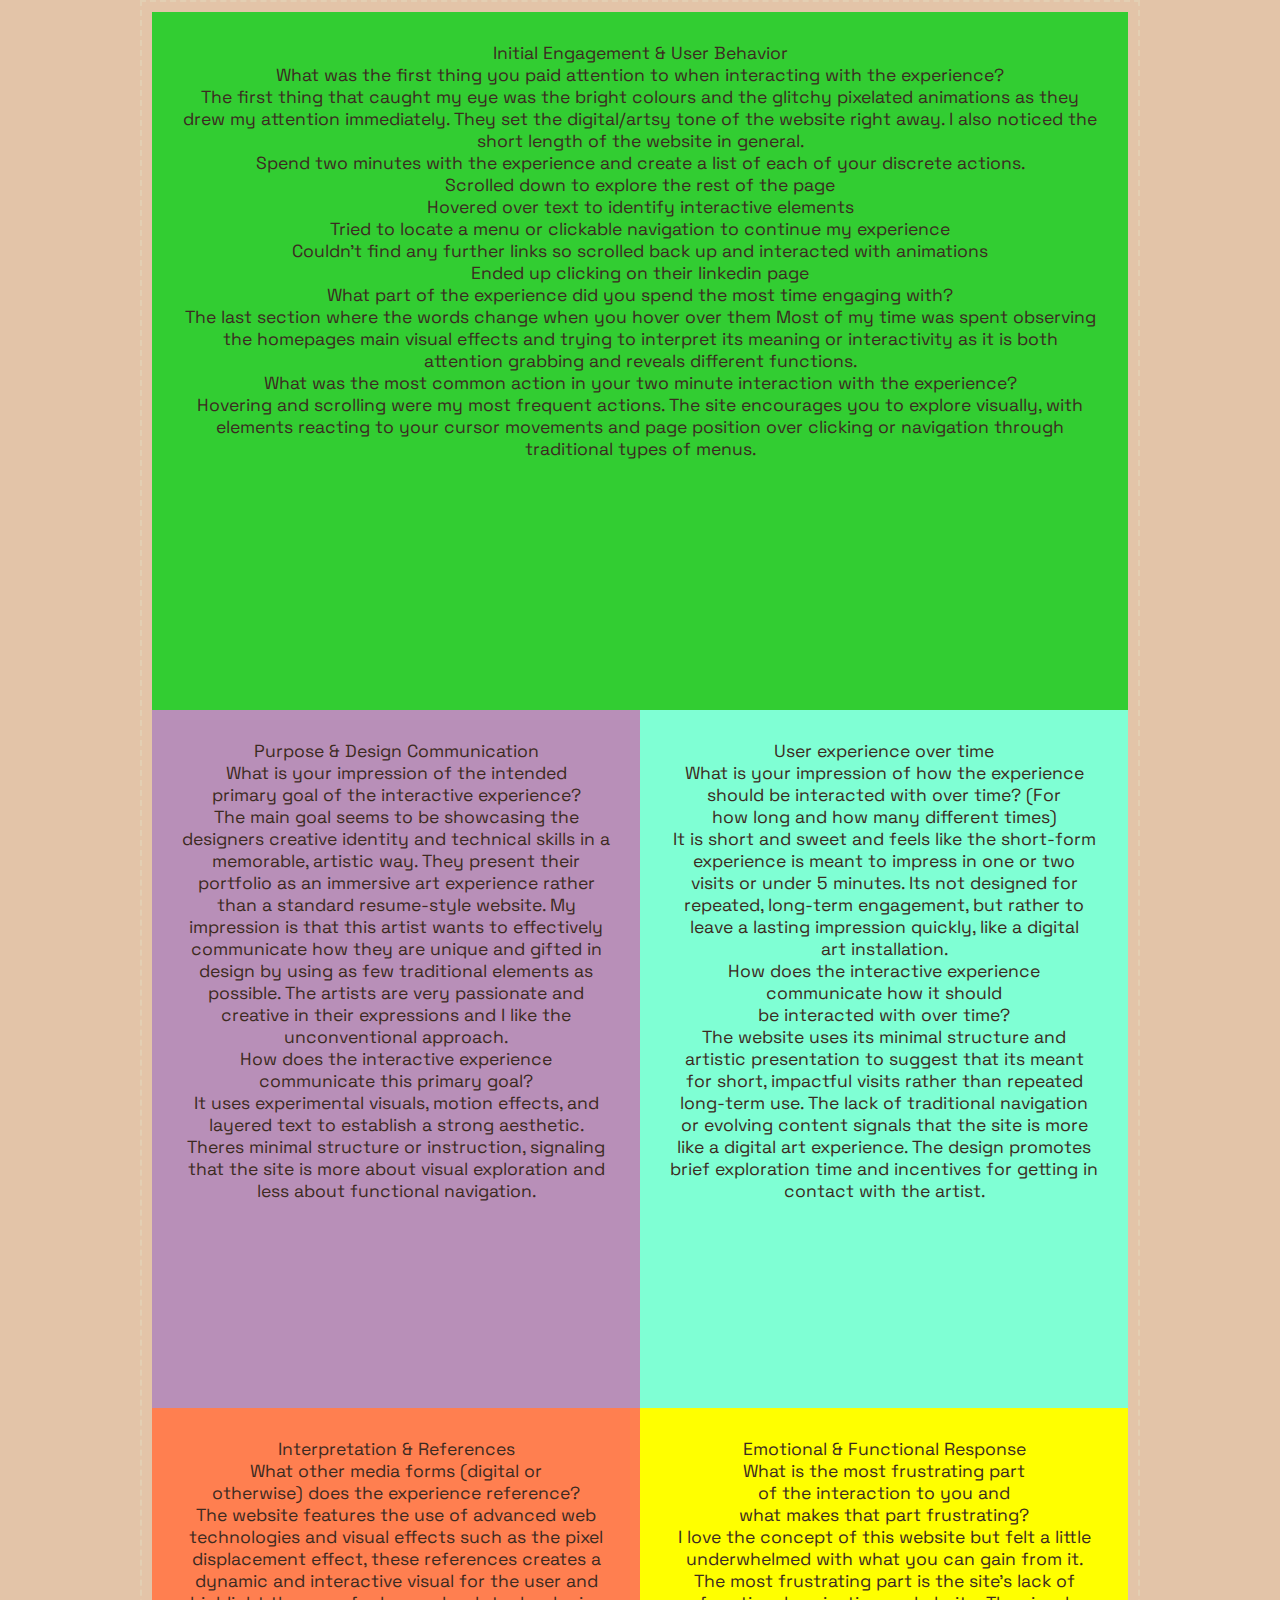
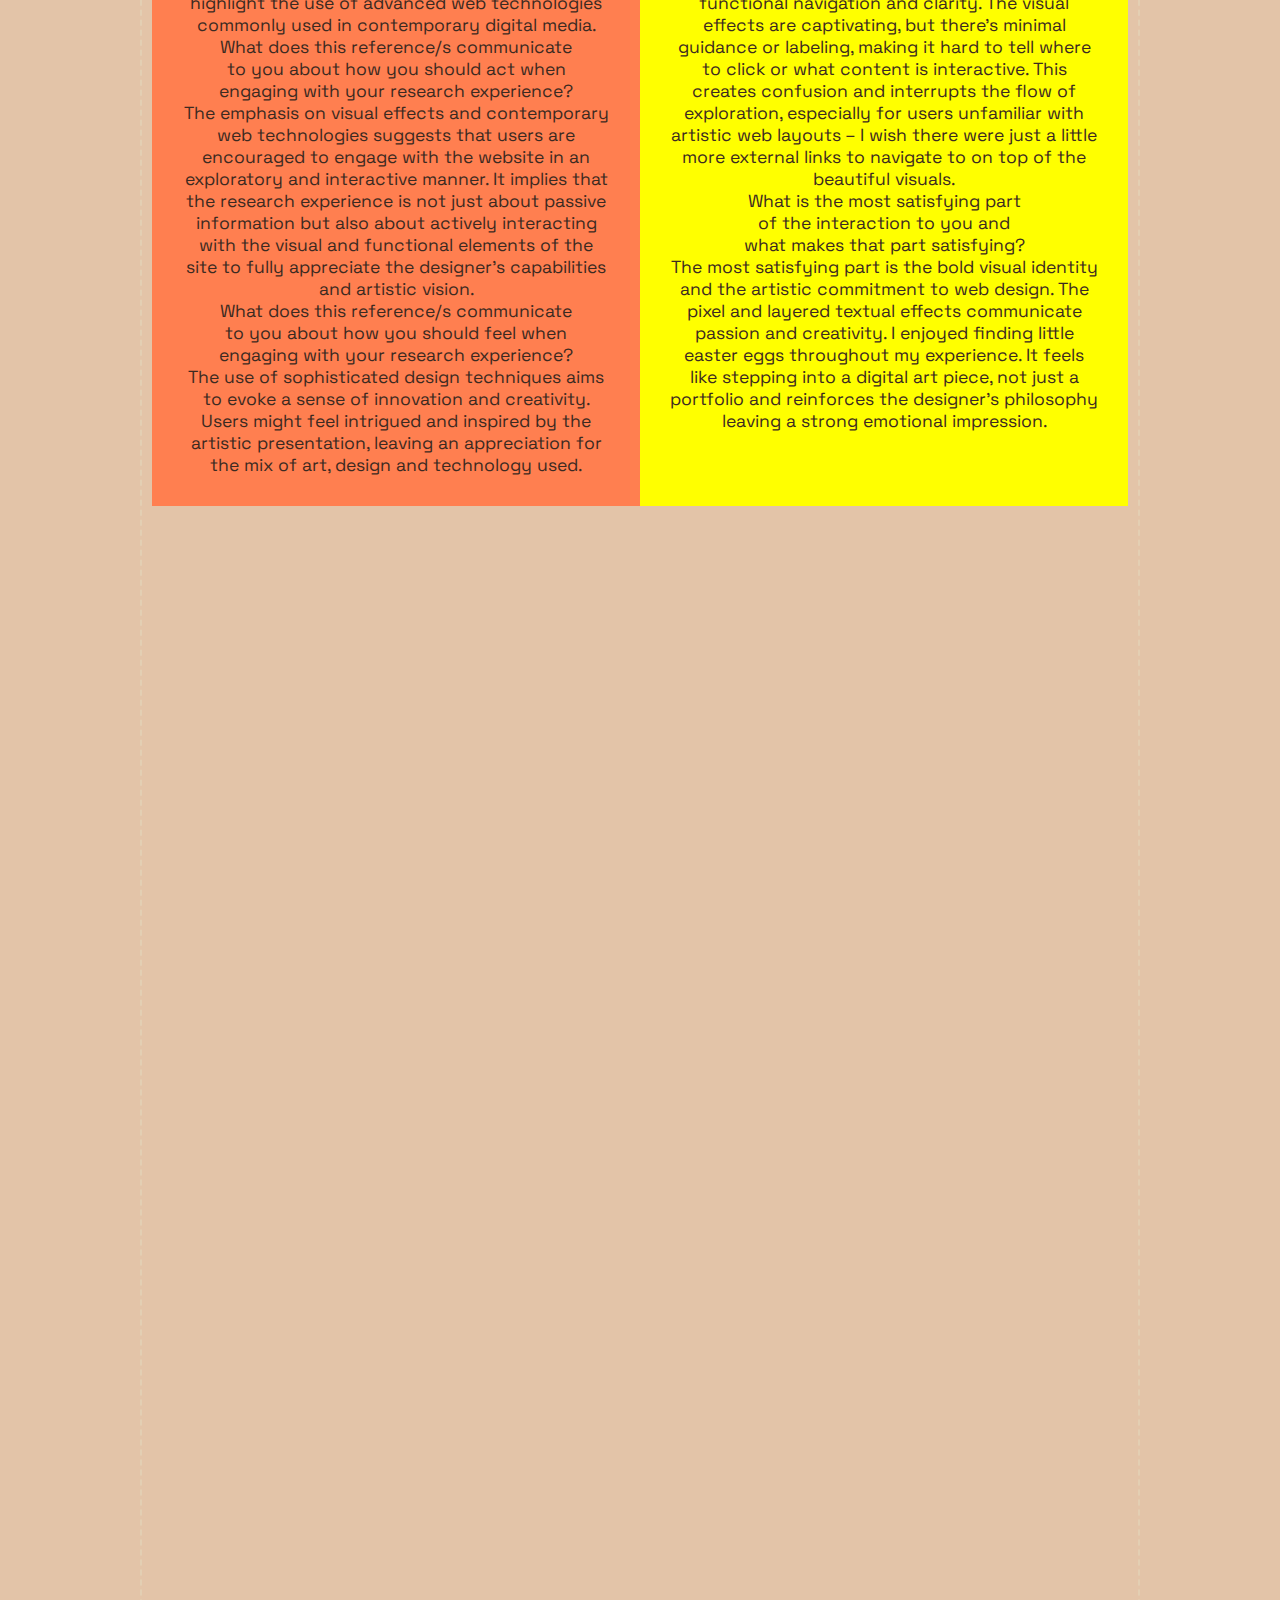
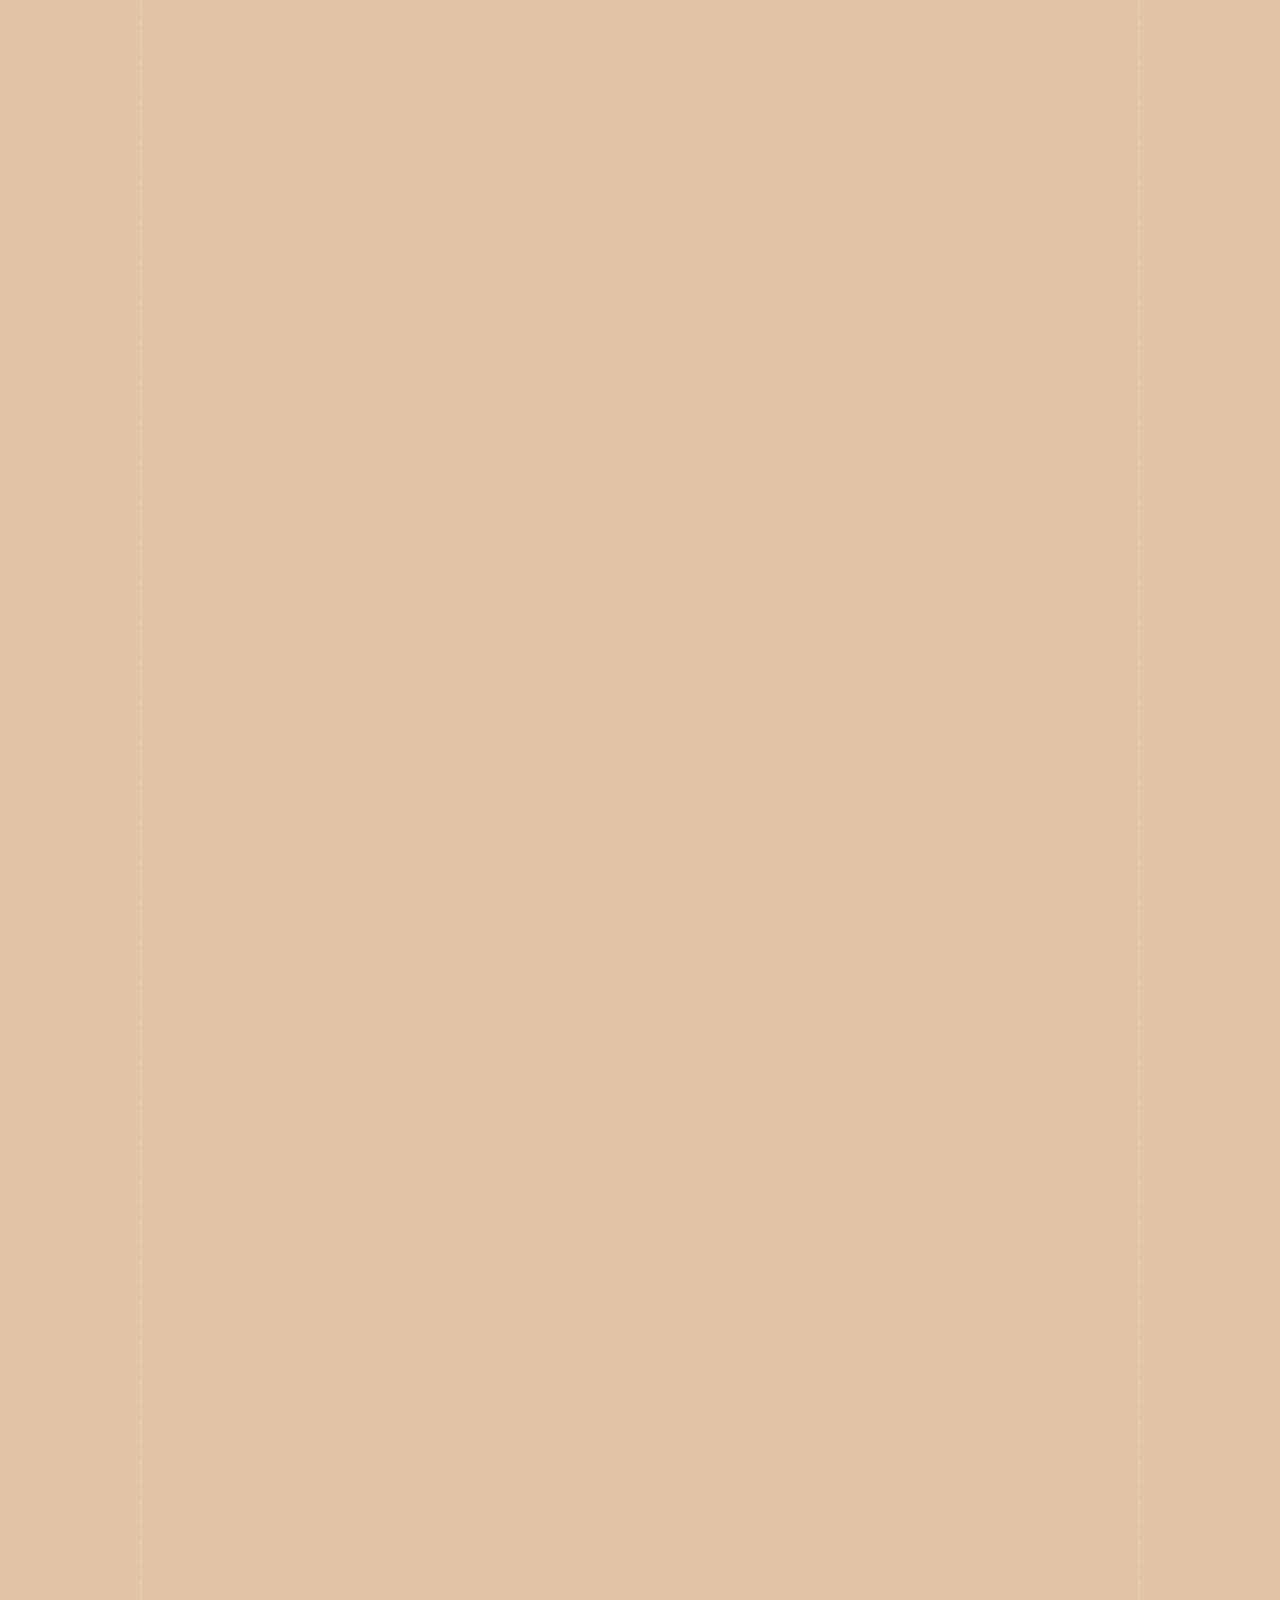
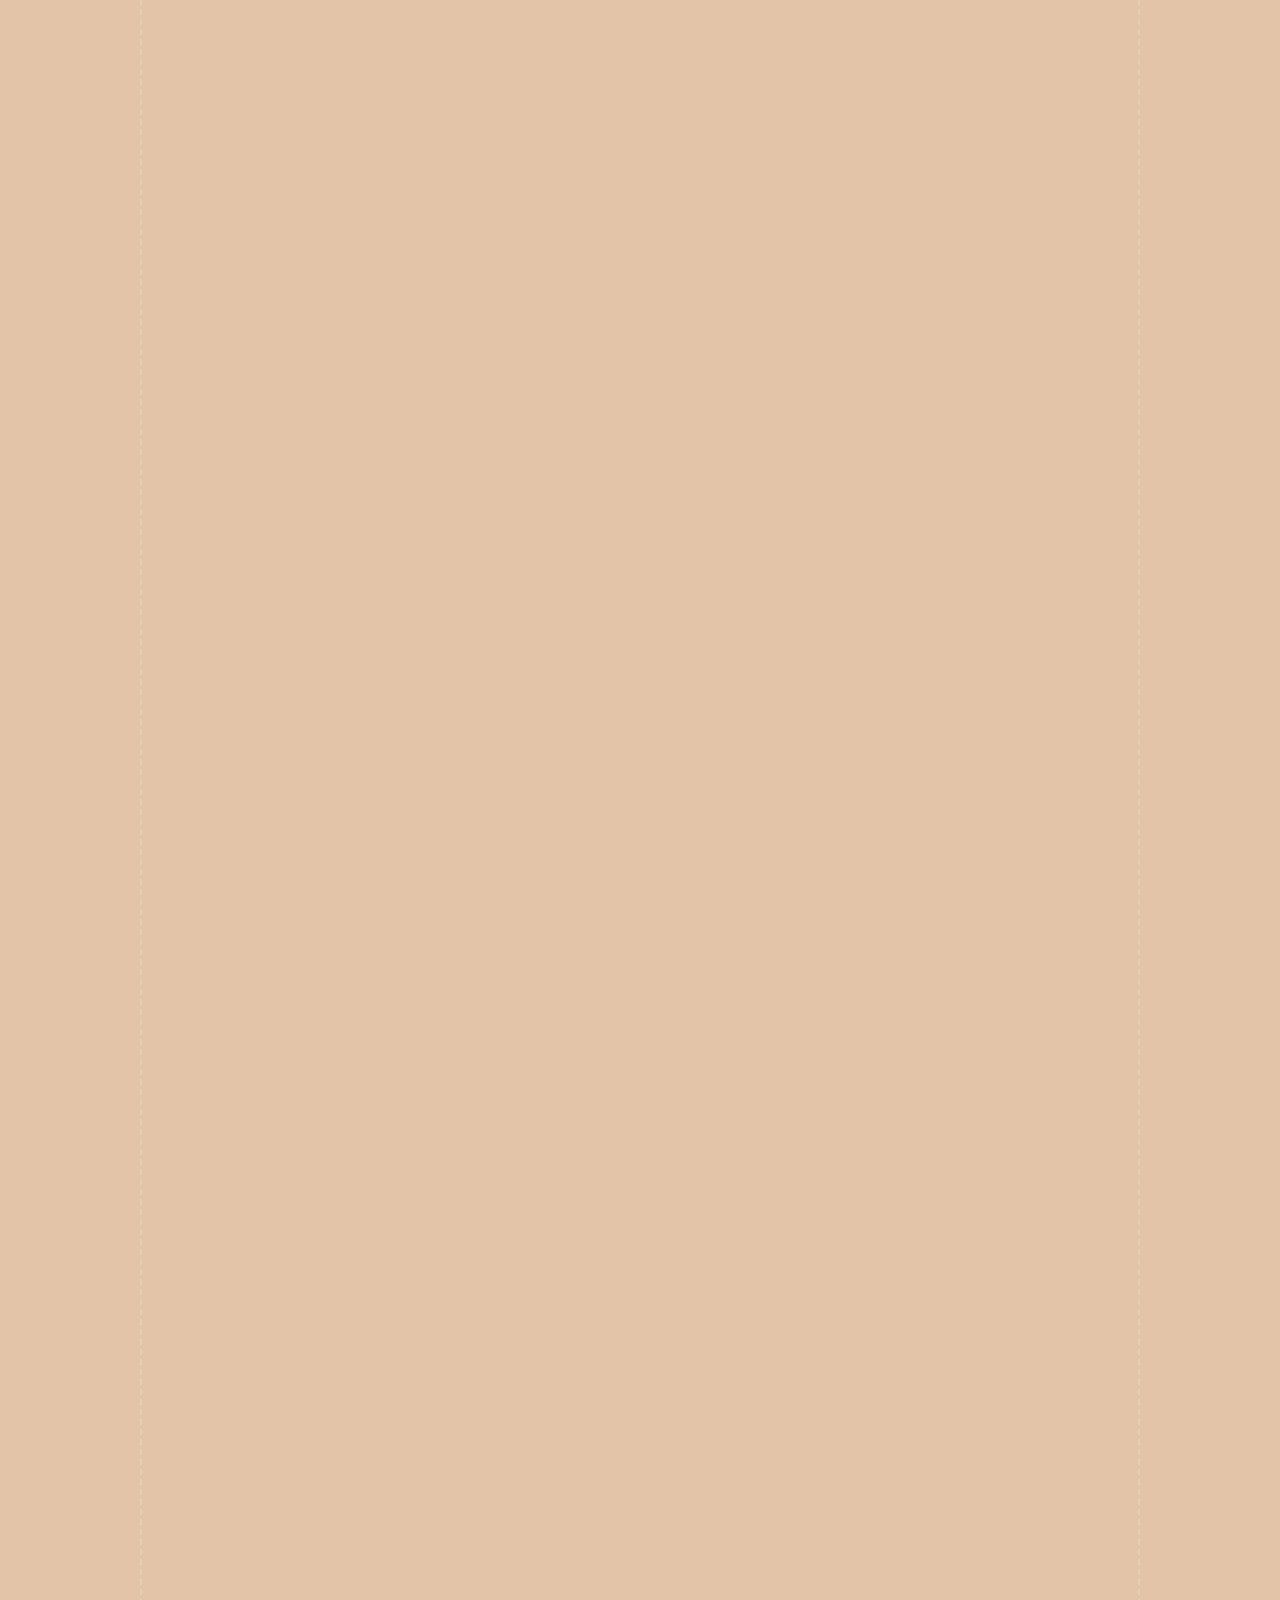
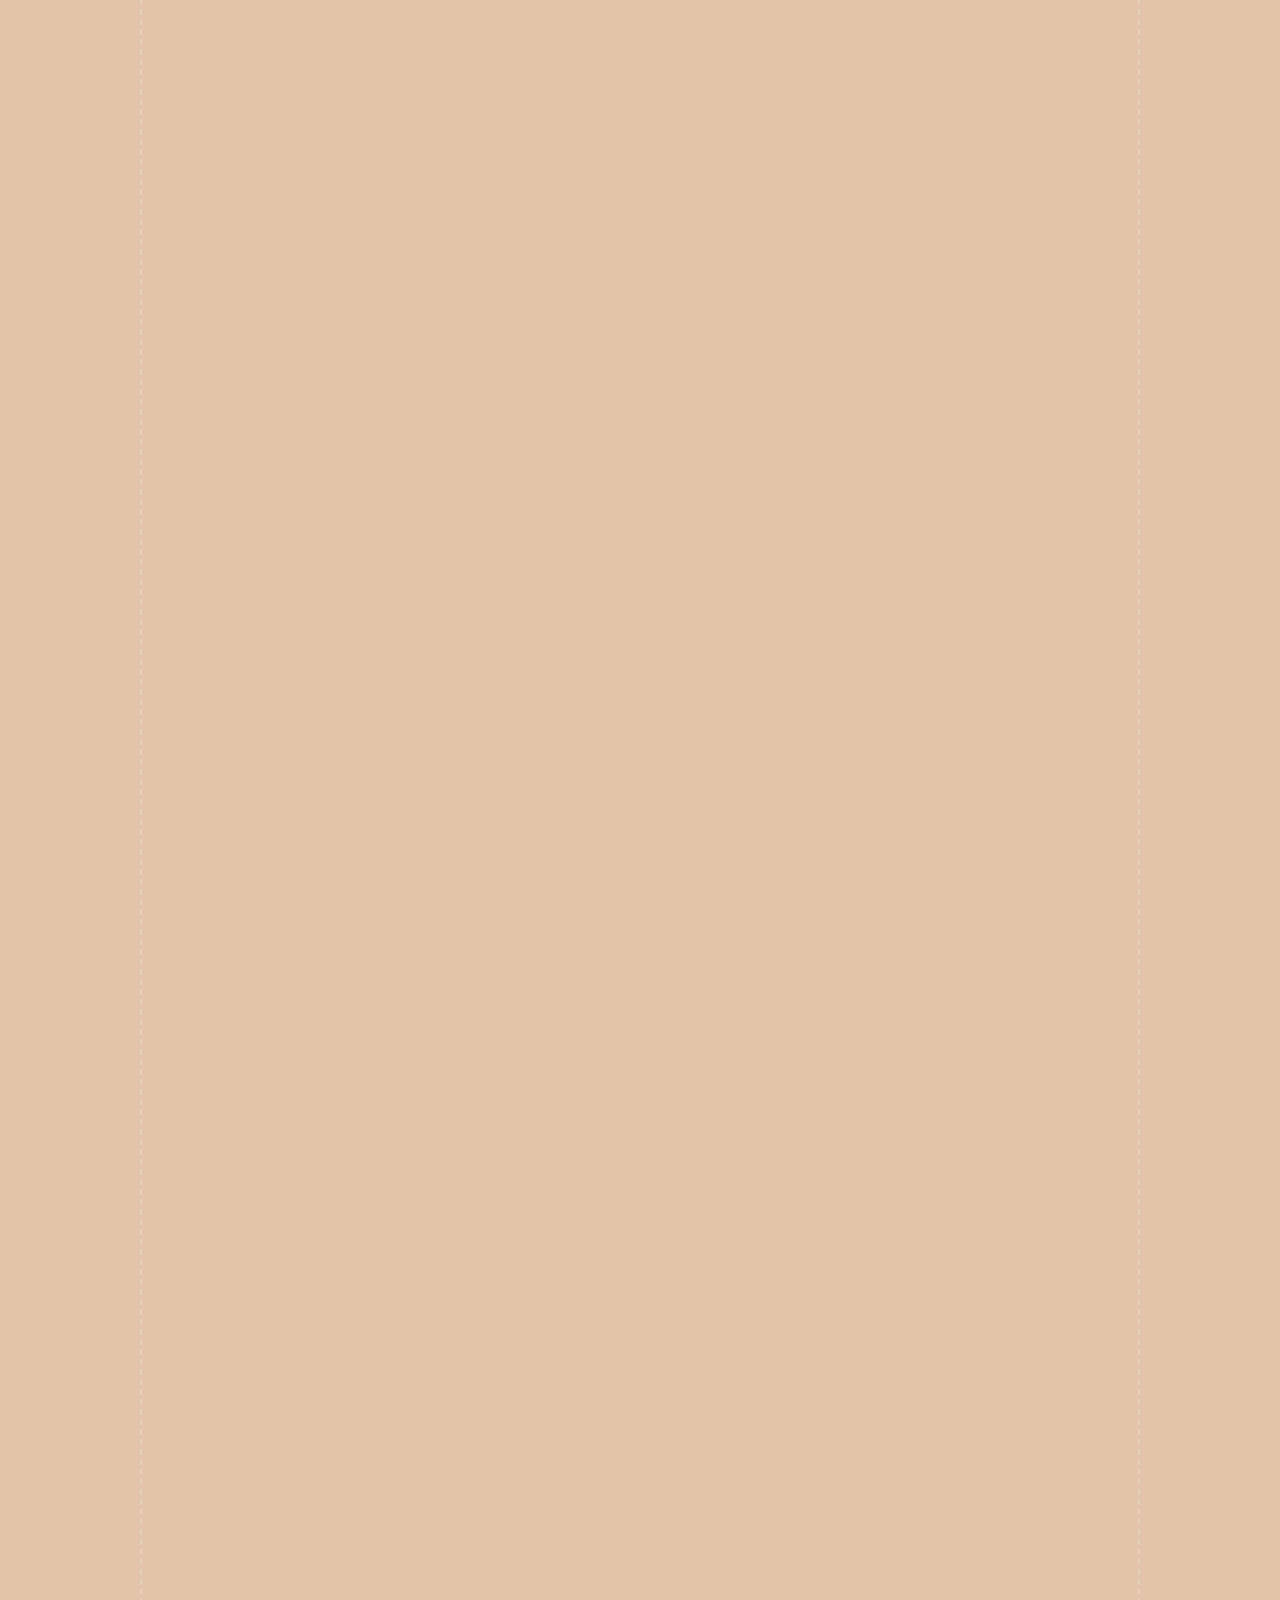
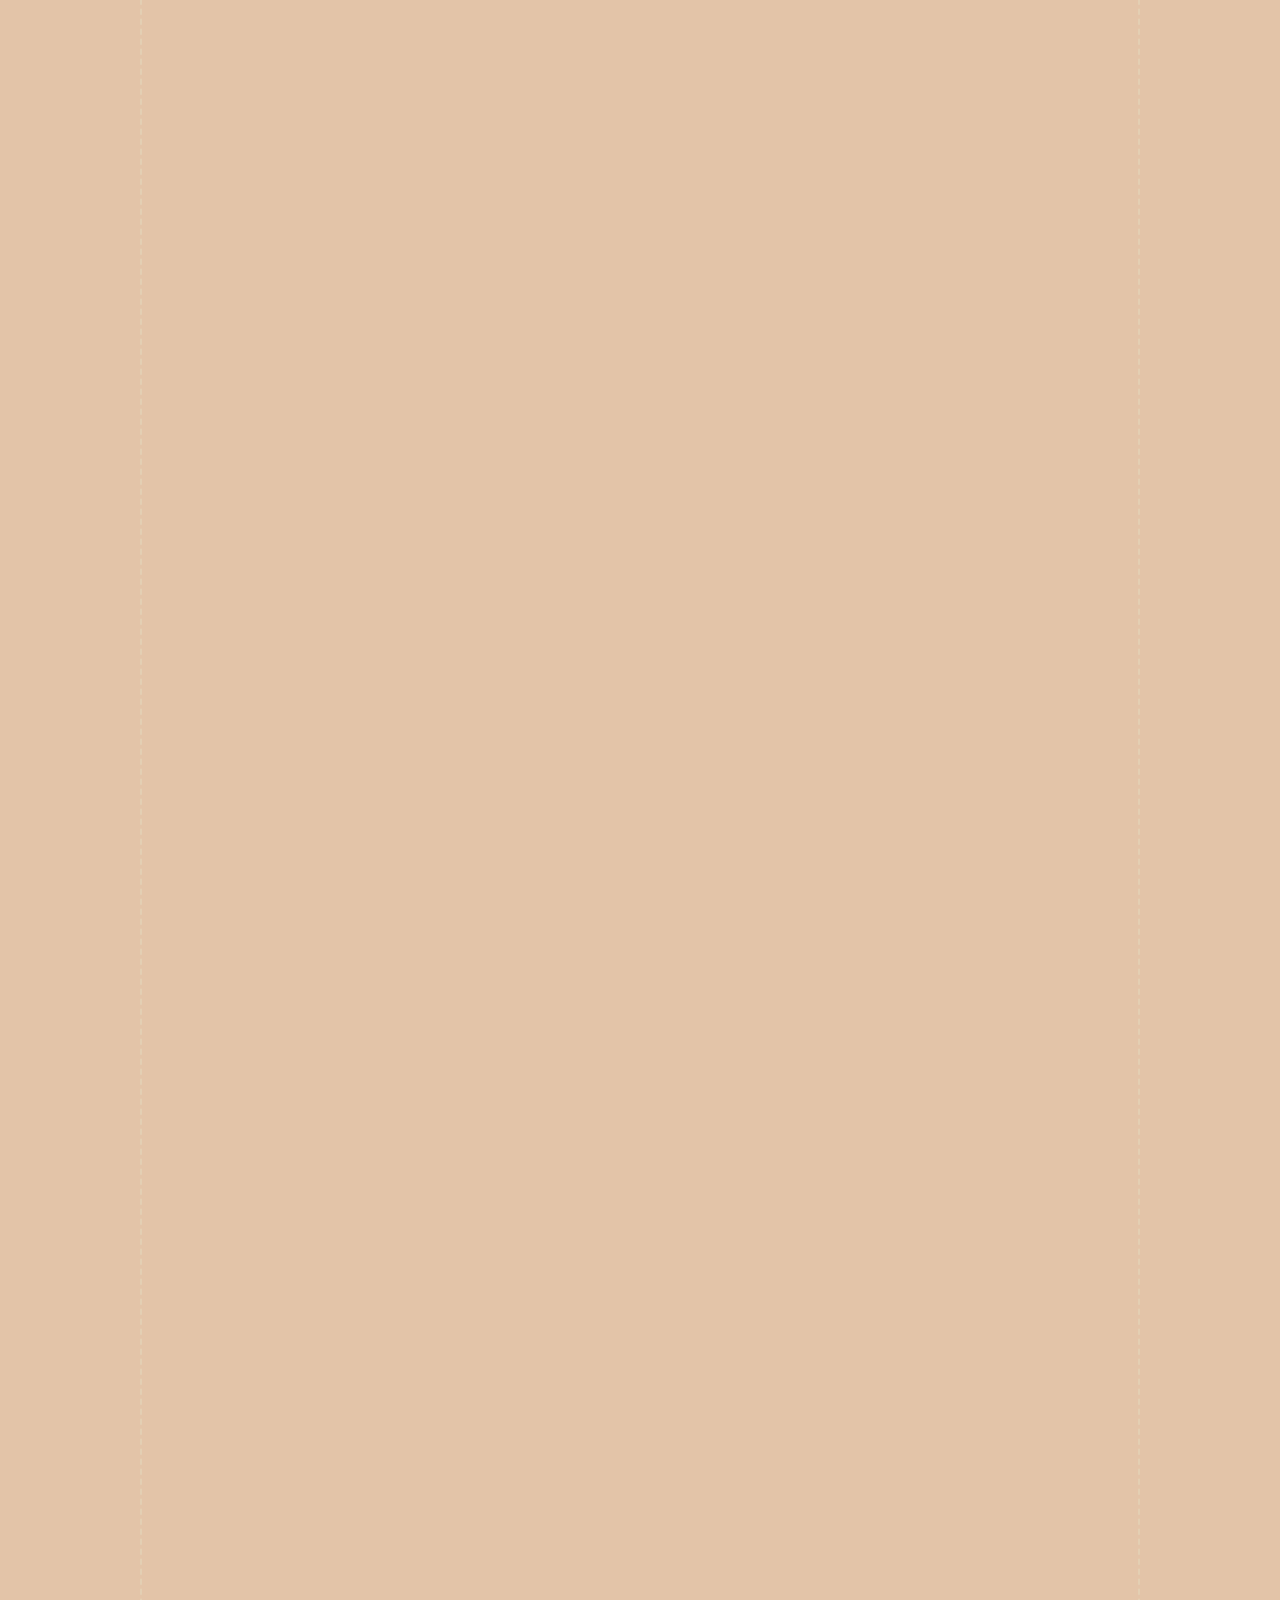
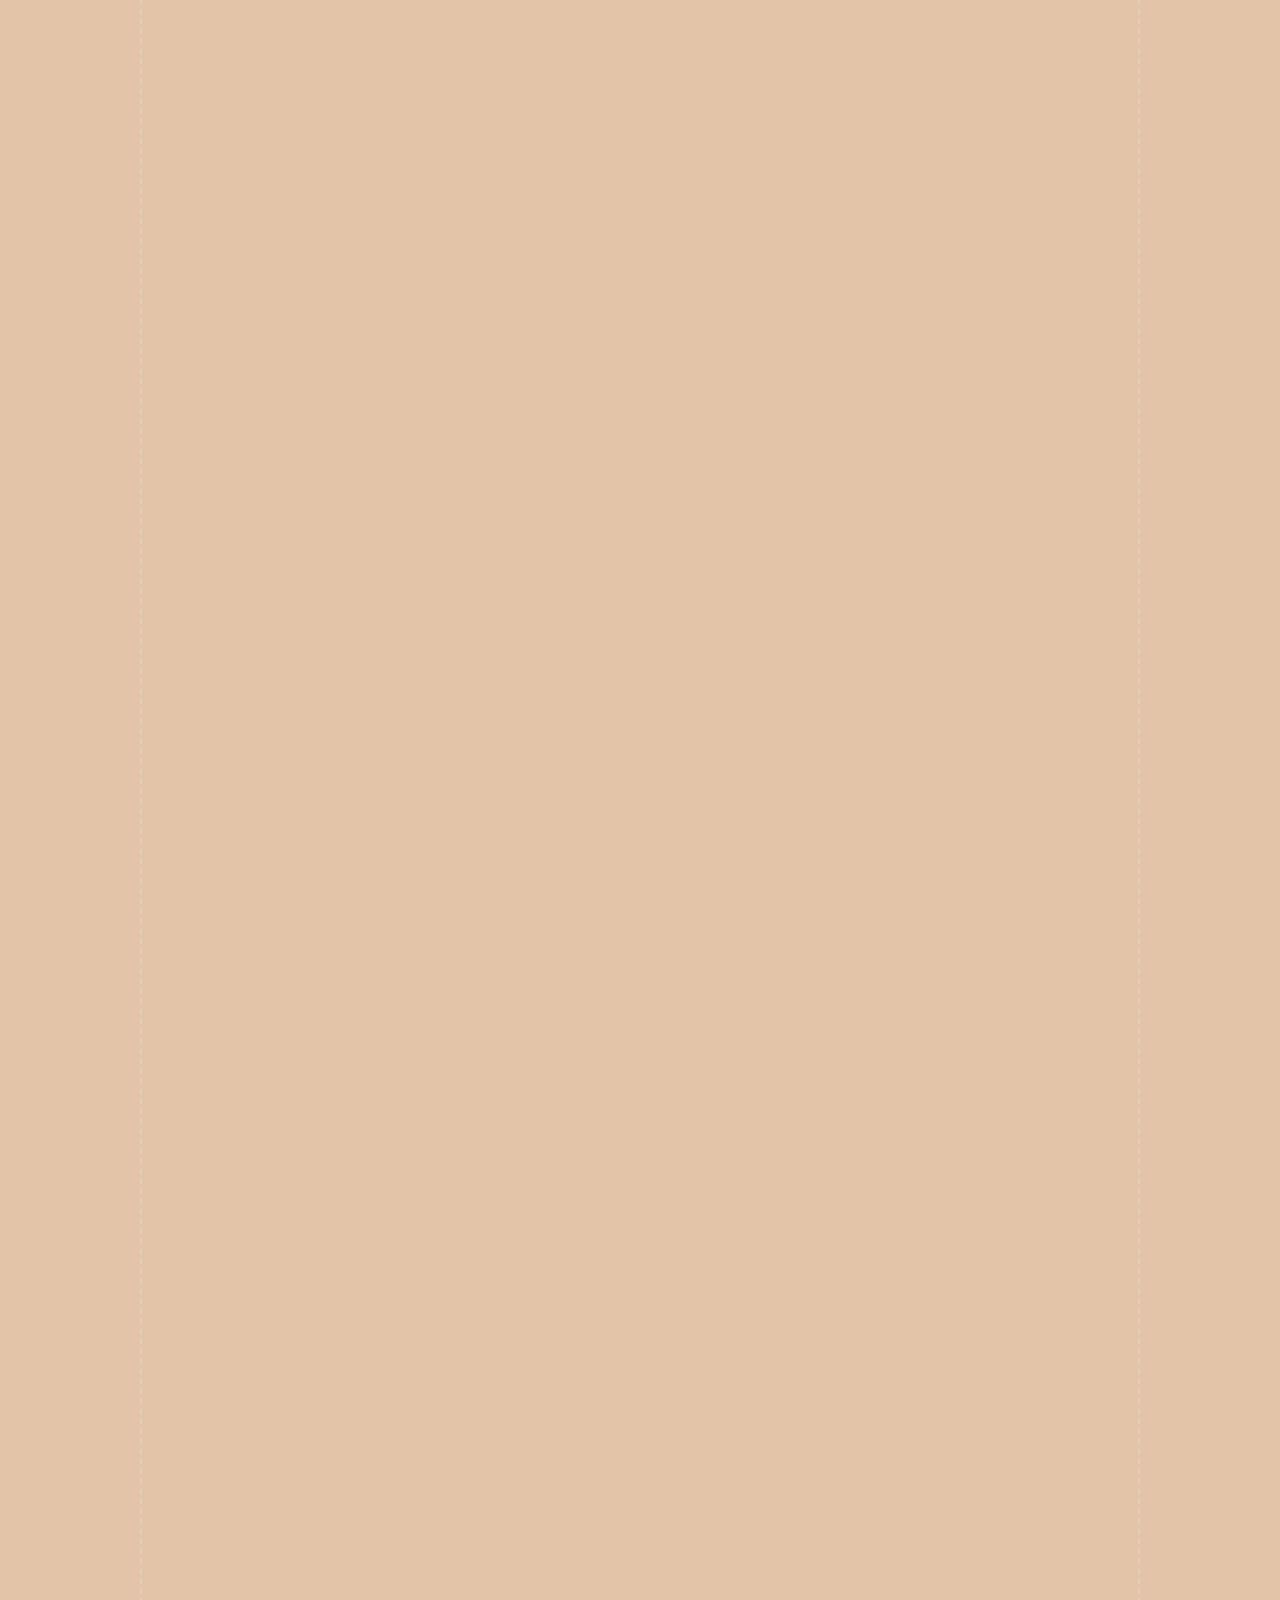
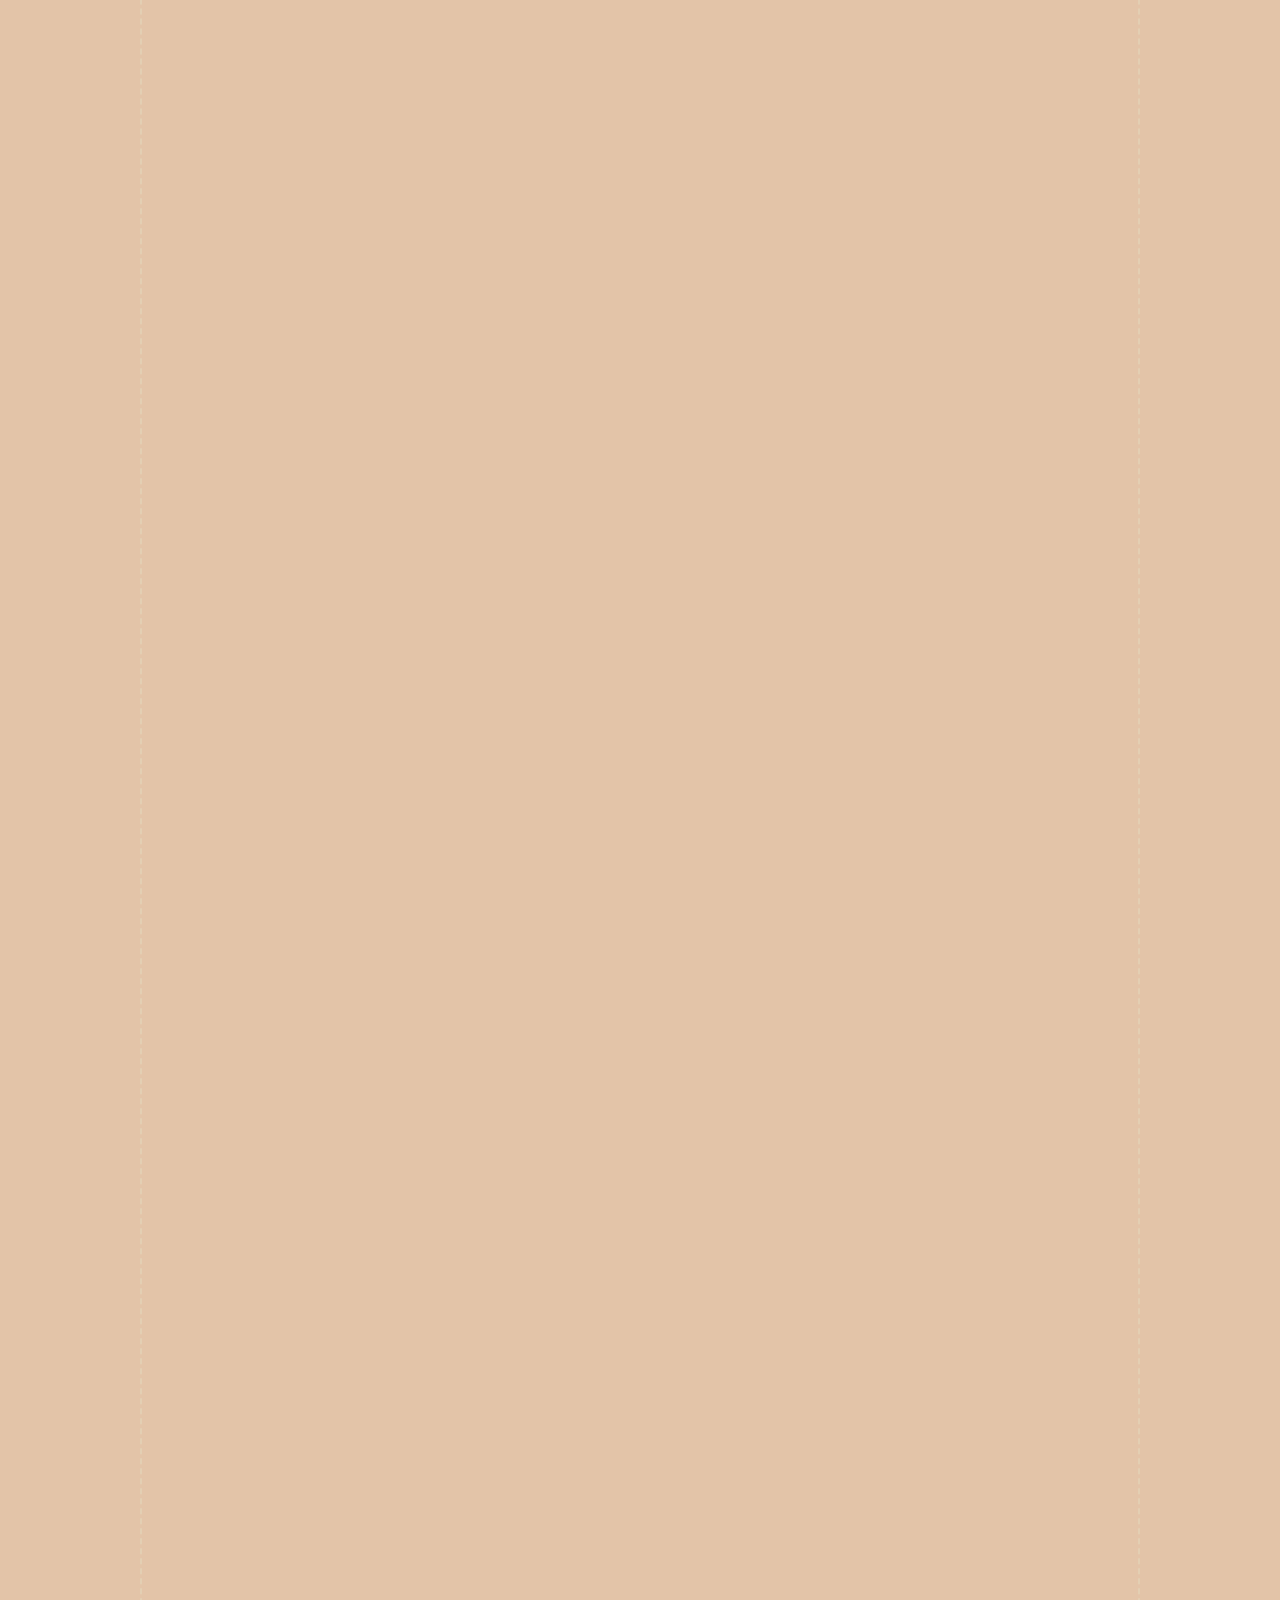
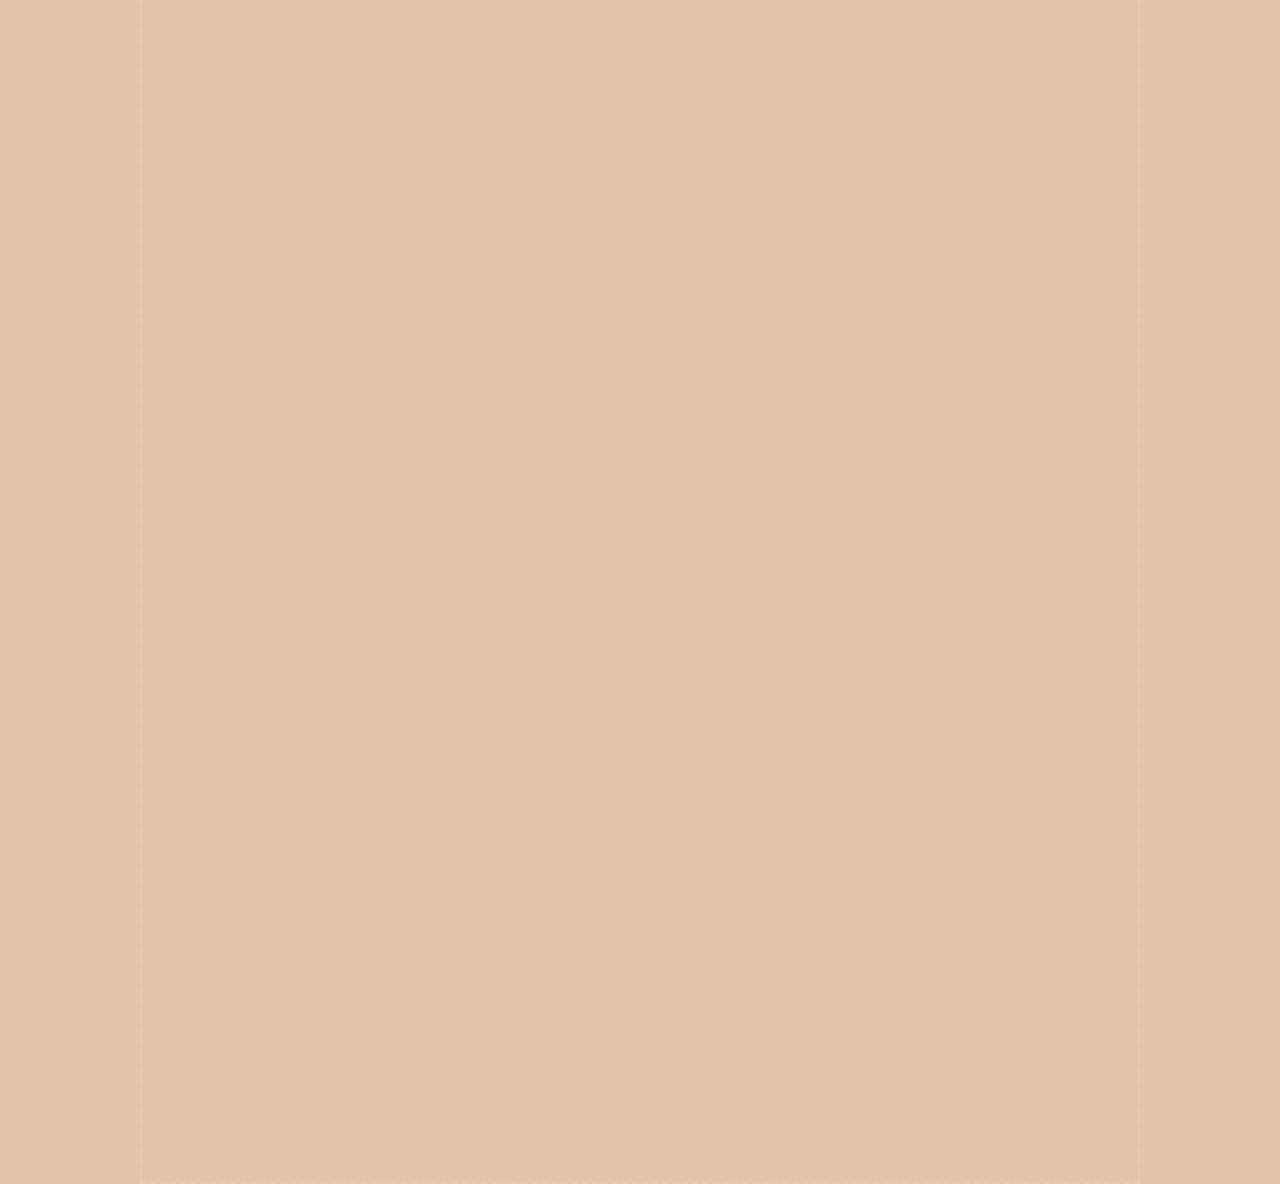
==== assignment/index.html @ 281b0090 "alot of changes" ====
<!DOCTYPE html>
<html lang="en">
  <head>
    <meta charset="UTF-8" />
    <meta name="viewport" content="width=device-width, initial-scale=1.0" />
    <title>Grid example</title>
    <link rel="preconnect" href="https://fonts.googleapis.com" />
    <link rel="preconnect" href="https://fonts.gstatic.com" crossorigin />
    <link
      href="https://fonts.googleapis.com/css2?family=Luckiest+Guy&family=Space+Grotesk&display=swap"
      rel="stylesheet"
    />
    <link rel="stylesheet" href="reset.css" />
    <link rel="stylesheet" href="style.css" />
  </head>
  <body>
    <div id="grid-container">
      <div id="box1">
        <h2>Initial Engagement & User Behavior</h2>

        <h3>
          What was the first thing you paid attention to when interacting with
          the experience?
        </h3>
        <p>
          The first thing that caught my eye was the bright colours and the
          glitchy pixelated animations as they drew my attention immediately.
          They set the digital/artsy tone of the website right away. I also
          noticed the short length of the website in general.
        </p>
        <h3>
          Spend two minutes with the experience and create a list of each of
          your discrete actions.
        </h3>
        <p> 
        <ul>
          <li>Scrolled down to explore the rest of the page</li>
          <li>Hovered over text to identify interactive elements</li>
          <li>
            Tried to locate a menu or clickable navigation to continue my
            experience
          </li>
          <li>
            Couldn't find any further links so scrolled back up and interacted
            with animations
          </li>
          <li>Ended up clicking on their linkedin page</li>
        </ul>
    </p> 
<h3>What part of the experience did you spend the most time engaging with?
</h3>
<p> The last section where the words change when you hover over them 
    Most of my time was spent observing the homepages main visual effects and trying to interpret its meaning or interactivity as it is both attention grabbing and reveals different functions. 
    </p>
<h3>What was the most common action in your two minute interaction with the experience?</h3>

<p>Hovering and scrolling were my most frequent actions. The site encourages you to explore visually, with elements reacting to your cursor movements and page position over clicking or navigation through traditional types of menus.</p>
      </div>

      <div id="box2">

        <h2>Purpose & Design Communication</h2>
        <h3>What is your impression of the intended primary goal of the interactive experience?</h3>
        <p>
          
The main goal seems to be showcasing the designers creative identity and technical skills in a memorable, artistic way. They present their portfolio as an immersive art experience rather than a standard resume-style website. My impression is that this artist wants to effectively communicate how they are unique and gifted in design by using as few traditional elements as possible. The artists are very passionate and creative in their expressions and I like the unconventional approach. 

        </p>
        <h3>How does the interactive experience communicate this primary goal?</h3>
        <p>
            It uses experimental visuals, motion effects, and layered text to establish a strong aesthetic. Theres minimal structure or instruction, signaling that the site is more about visual exploration and less about functional navigation.
        </p>


      </div>

      <div id="box3"> 
        <h2> User experience over time</h2>
        <h3>What is your impression of how the experience should be interacted with over time? (For how long and how many different times)
        </h3>
       <p>
        It is short and sweet and feels like the short-form experience is meant to impress in one or two visits or under 5 minutes. Its not designed for repeated, long-term engagement, but rather to leave a lasting impression quickly, like a digital art installation.
        </p>
        <h3>How does the interactive experience communicate how it should be interacted with over time?</h3>
<p>
    The website uses its minimal structure and artistic presentation to suggest that its meant for short, impactful visits rather than repeated long-term use. The lack of traditional navigation or evolving content signals that the site is more like a digital art experience. The design promotes brief exploration time and incentives for getting in contact with the artist. 
    </p>
      </div>
    
      <div id="box4">
        <h2>Interpretation & References </h2>
        <h3>What other media forms (digital or otherwise) does the experience reference?</h3>
        <p>
            The website features the use of advanced web technologies and visual effects such as the pixel displacement effect, these references creates a dynamic and interactive visual for the user and highlight the use of advanced web technologies commonly used in contemporary digital media.​
        </p>
        <h3>What does this reference/s communicate to you about how you should act when engaging with your research experience?</h3>
        <p>
            The emphasis on visual effects and contemporary web technologies suggests that users are encouraged to engage with the website in an exploratory and interactive manner. It implies that the research experience is not just about passive information but also about actively interacting with the visual and functional elements of the site to fully appreciate the designer's capabilities and artistic vision.
        </p>
        <h3>What does this reference/s communicate to you about how you should feel when engaging with your research experience?</h3>
        <p>The use of sophisticated design techniques aims to evoke a sense of innovation and creativity. Users might feel intrigued and inspired by the artistic presentation, leaving an appreciation for the mix of art, design and technology used.</p>

      </div>
      <div id="box5">
        <h2>Emotional & Functional Response</h2>
        <h3>What is the most frustrating part of the interaction to you and what makes that part frustrating?</h3>
      <p>I love the concept of this website but felt a little underwhelmed with what you can gain from it. 
        The most frustrating part is the site's lack of functional navigation and clarity. The visual effects are captivating, but there's minimal guidance or labeling, making it hard to tell where to click or what content is interactive. This creates confusion and interrupts the flow of exploration, especially for users unfamiliar with artistic web layouts –  I wish there were just a little more external links to navigate to on top of the beautiful visuals.
        </p>
        <h3>What is the most satisfying part of the interaction to you and what makes that part satisfying?</h3>
    <p>The most satisfying part is the bold visual identity and the artistic commitment to web design. The pixel and layered textual effects communicate passion and creativity. I enjoyed finding little easter eggs throughout my experience. It feels like stepping into a digital art piece, not just a portfolio and reinforces the designer’s philosophy leaving a strong emotional impression.
    </p>
    </div>
  </body>
</html>
---- assignment/style.css ----
/* https://colorhunt.co/palette/1a120b3c2a21d5cea3e5e5cb */

body {
  background-color: #e3c4a8;
  display: flex;
  text-align: center;
  margin: auto;
  max-width: 1000px;
  justify-content: center;
  align-items: center;
  font-family: "Space Grotesk", sans-serif;
  font-optical-sizing: auto;
  font-weight: 400;
  font-style: normal;
  /* color: #e5e5cb; */
  color: #3c2a21;
  font-size: 1.1rem;
}

#grid-container {
  /* margin-top: 150px; */
  border: 2px dashed #e5e5cb56;
  width: 1500px;
  min-height: 1000px;
  padding: 10px;
  display: grid;
  align-items: stretch;
  gap: px;
  grid-template-columns: 1fr 1fr 1fr 1fr;
  grid-template-rows: repeat(20, 1fr);
  /*grid-template-columns: 1fr 1fr 1fr 1fr; */
  /* grid-template-rows: 1fr 1fr 1fr 1fr; */
  /* grid-template-rows: repeat(4, 1fr); */
}

#grid-container > * {
  padding: 30px;
}

#box1 {
  background-color: limegreen;
  grid-column: 1/5;
}
#box2 {
  background-color: rgb(184, 143, 184);
  grid-column: 1/3;
}
#box3 {
  background-color: aquamarine;
  grid-column: 3/5;
}
#box4 {
  background-color: coral;
  grid-column: 1/3;
}

#box5 {
  background-color: yellow;
  grid-column: 3/5;
}

ul {
  list-style: none;
}
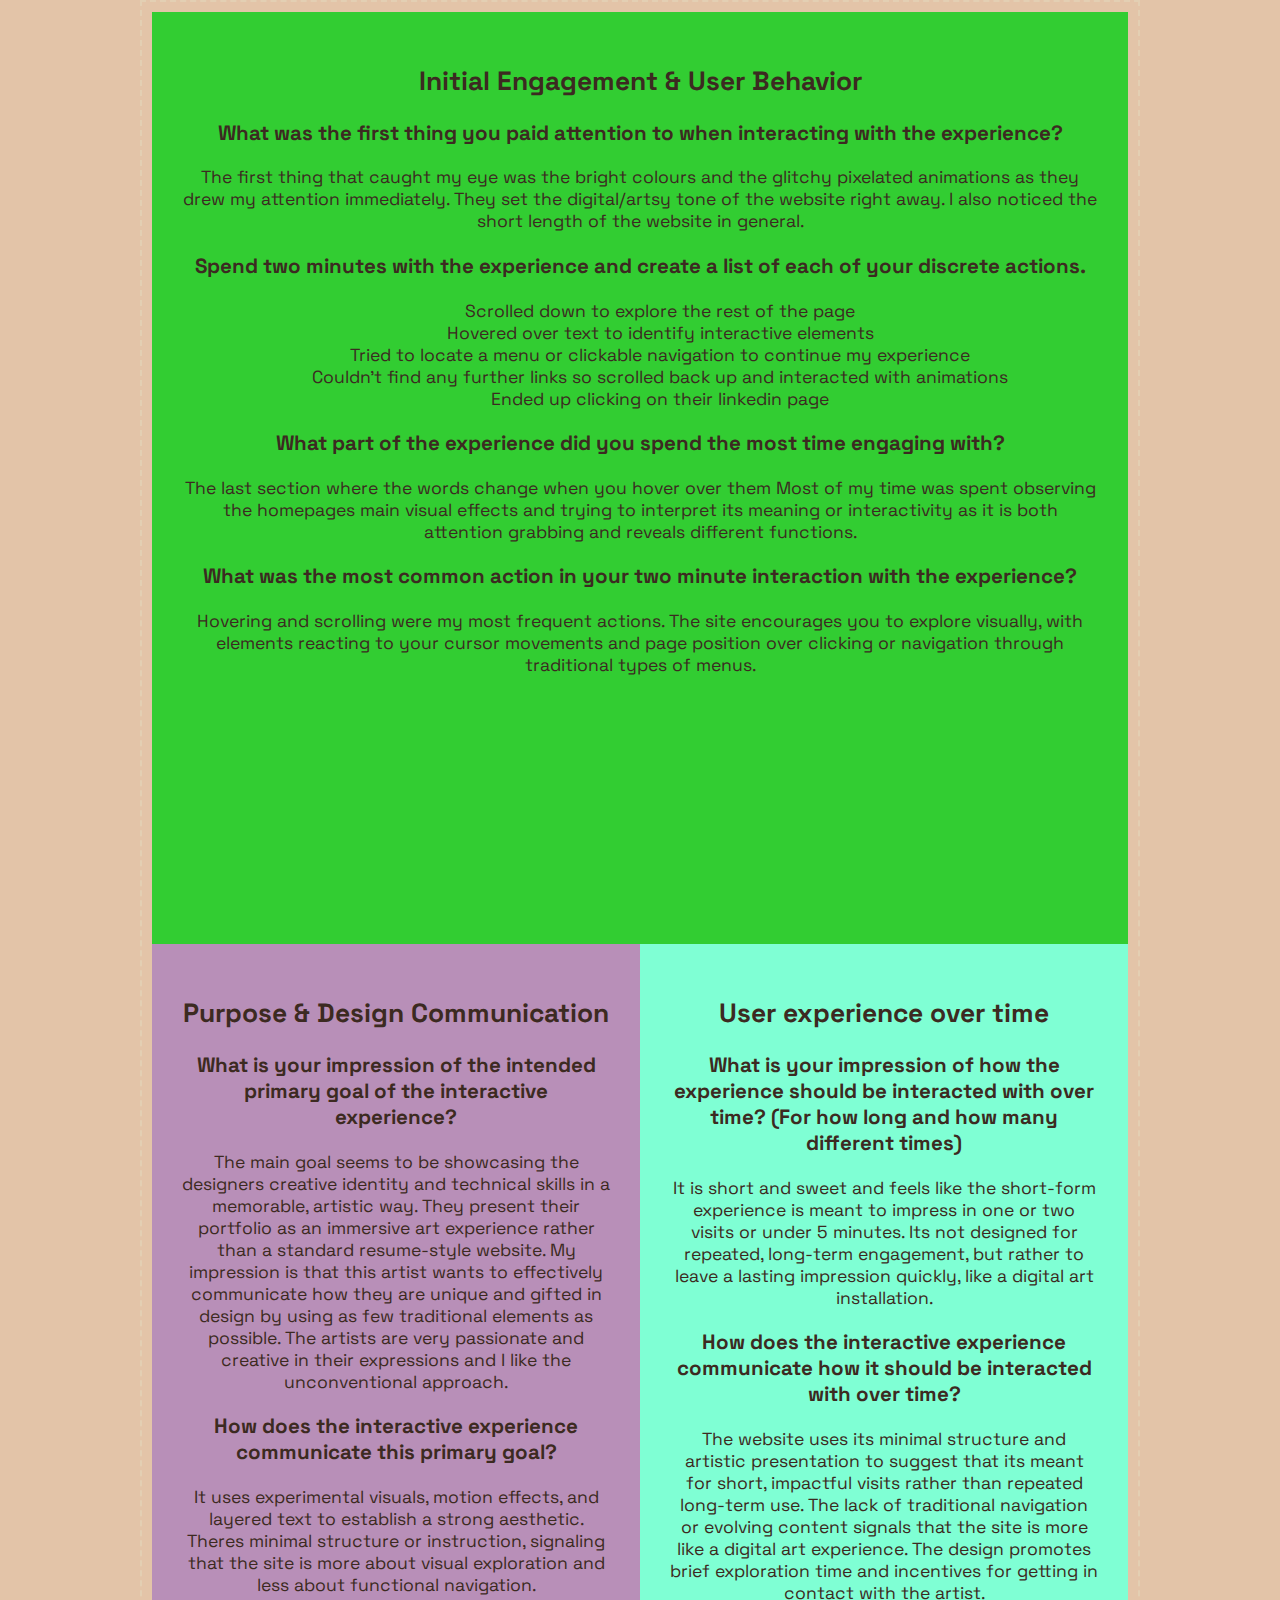
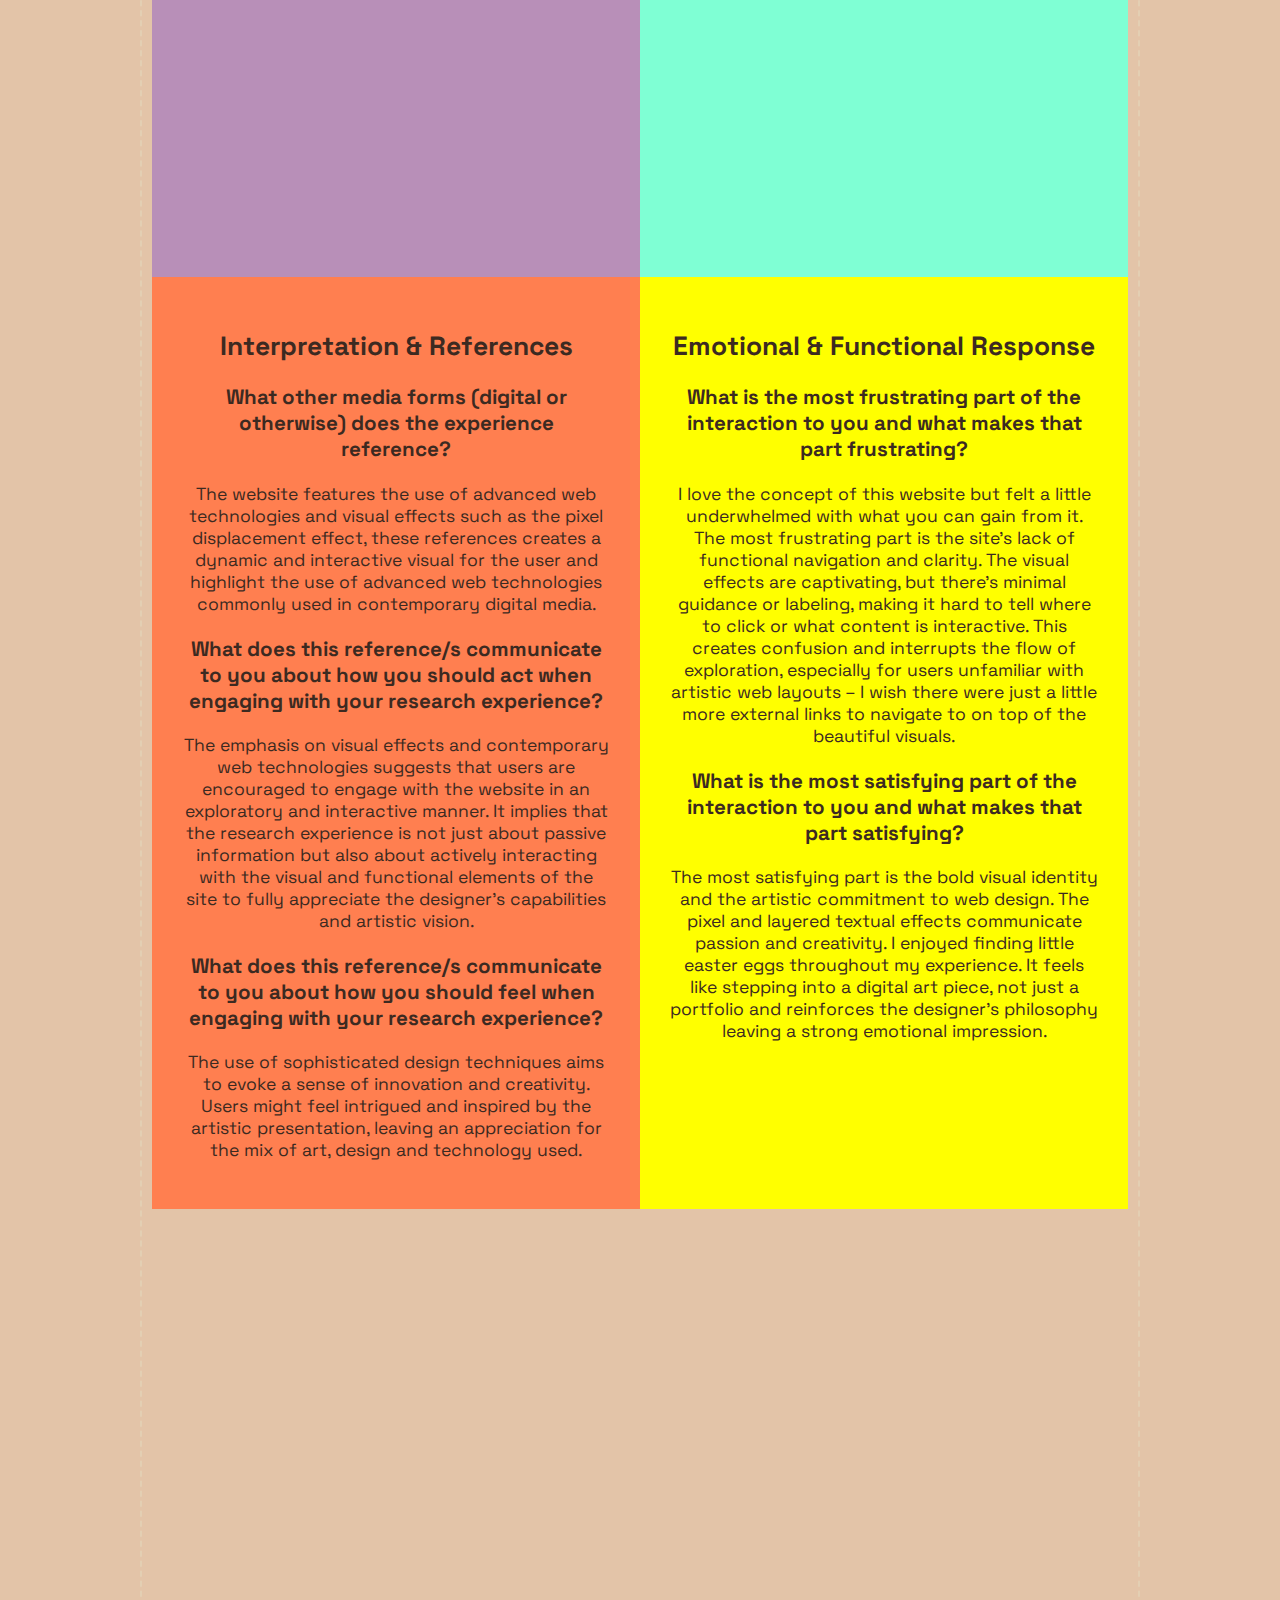
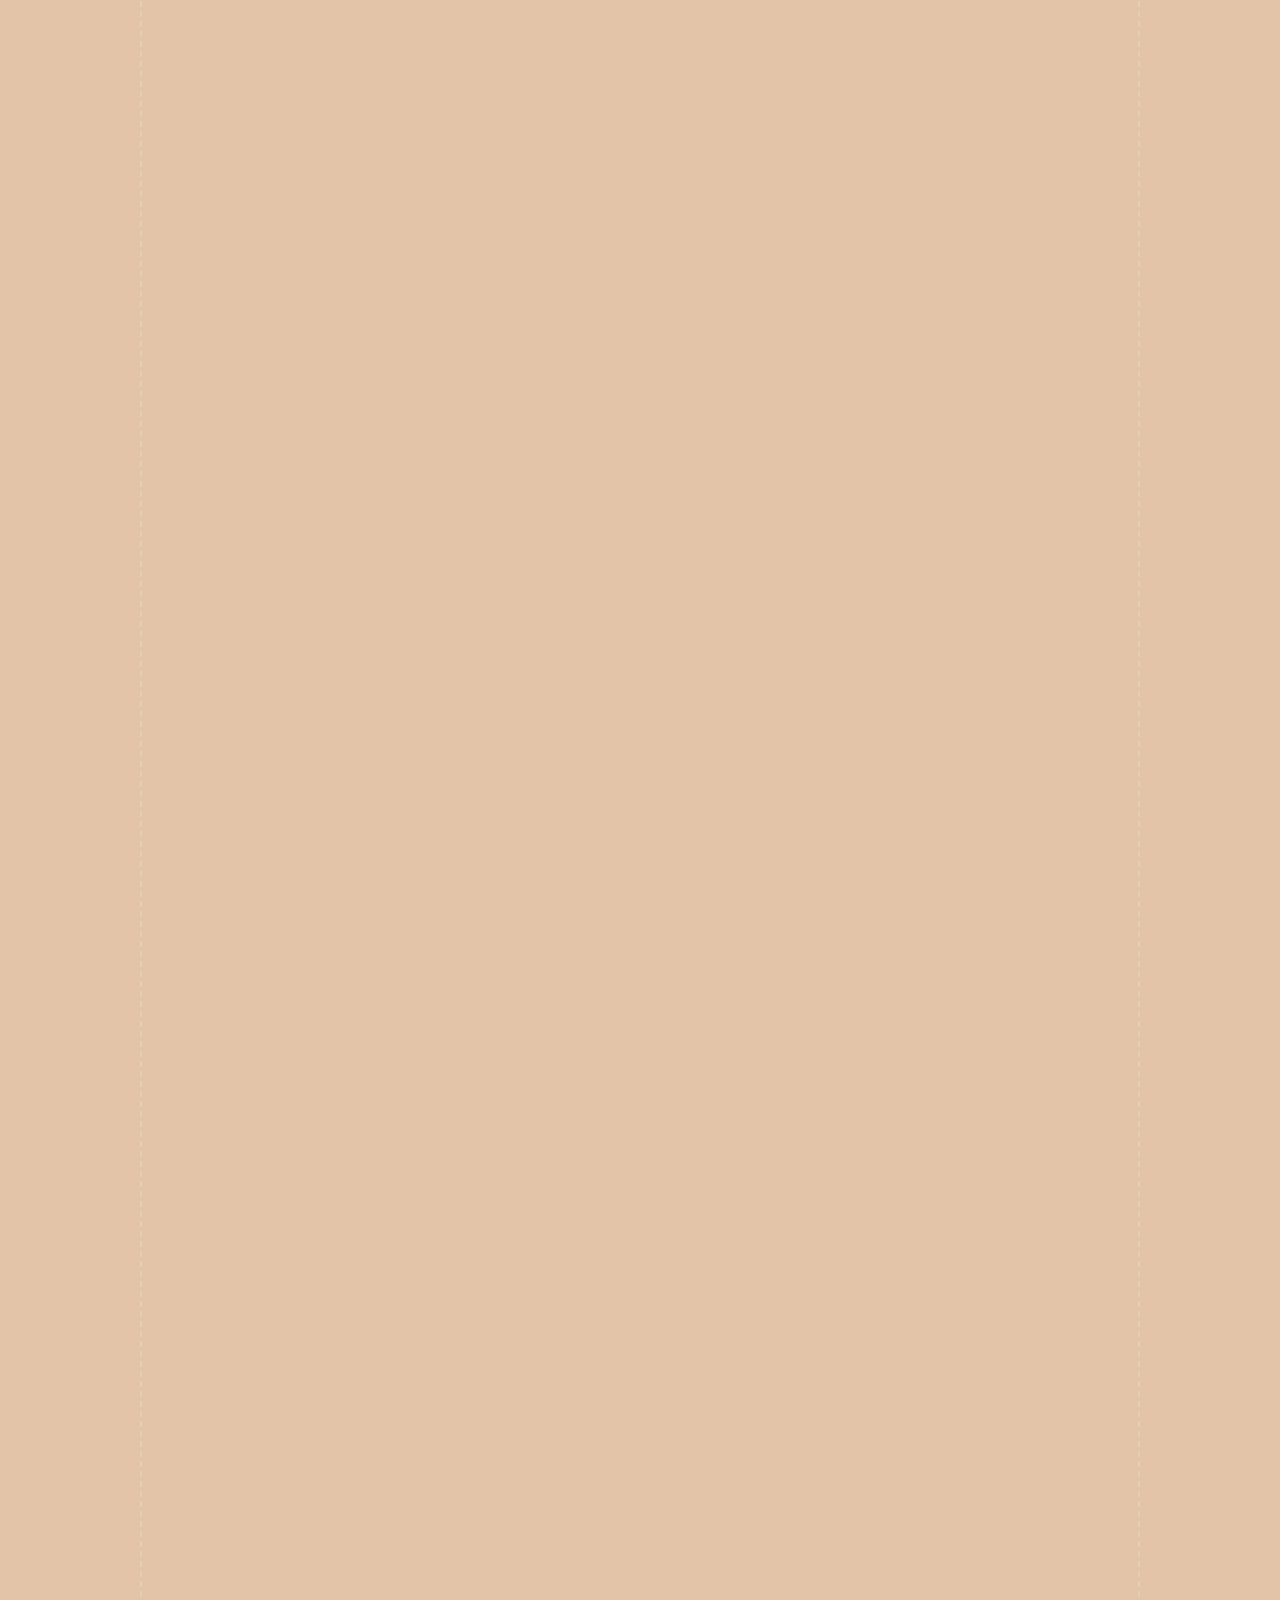
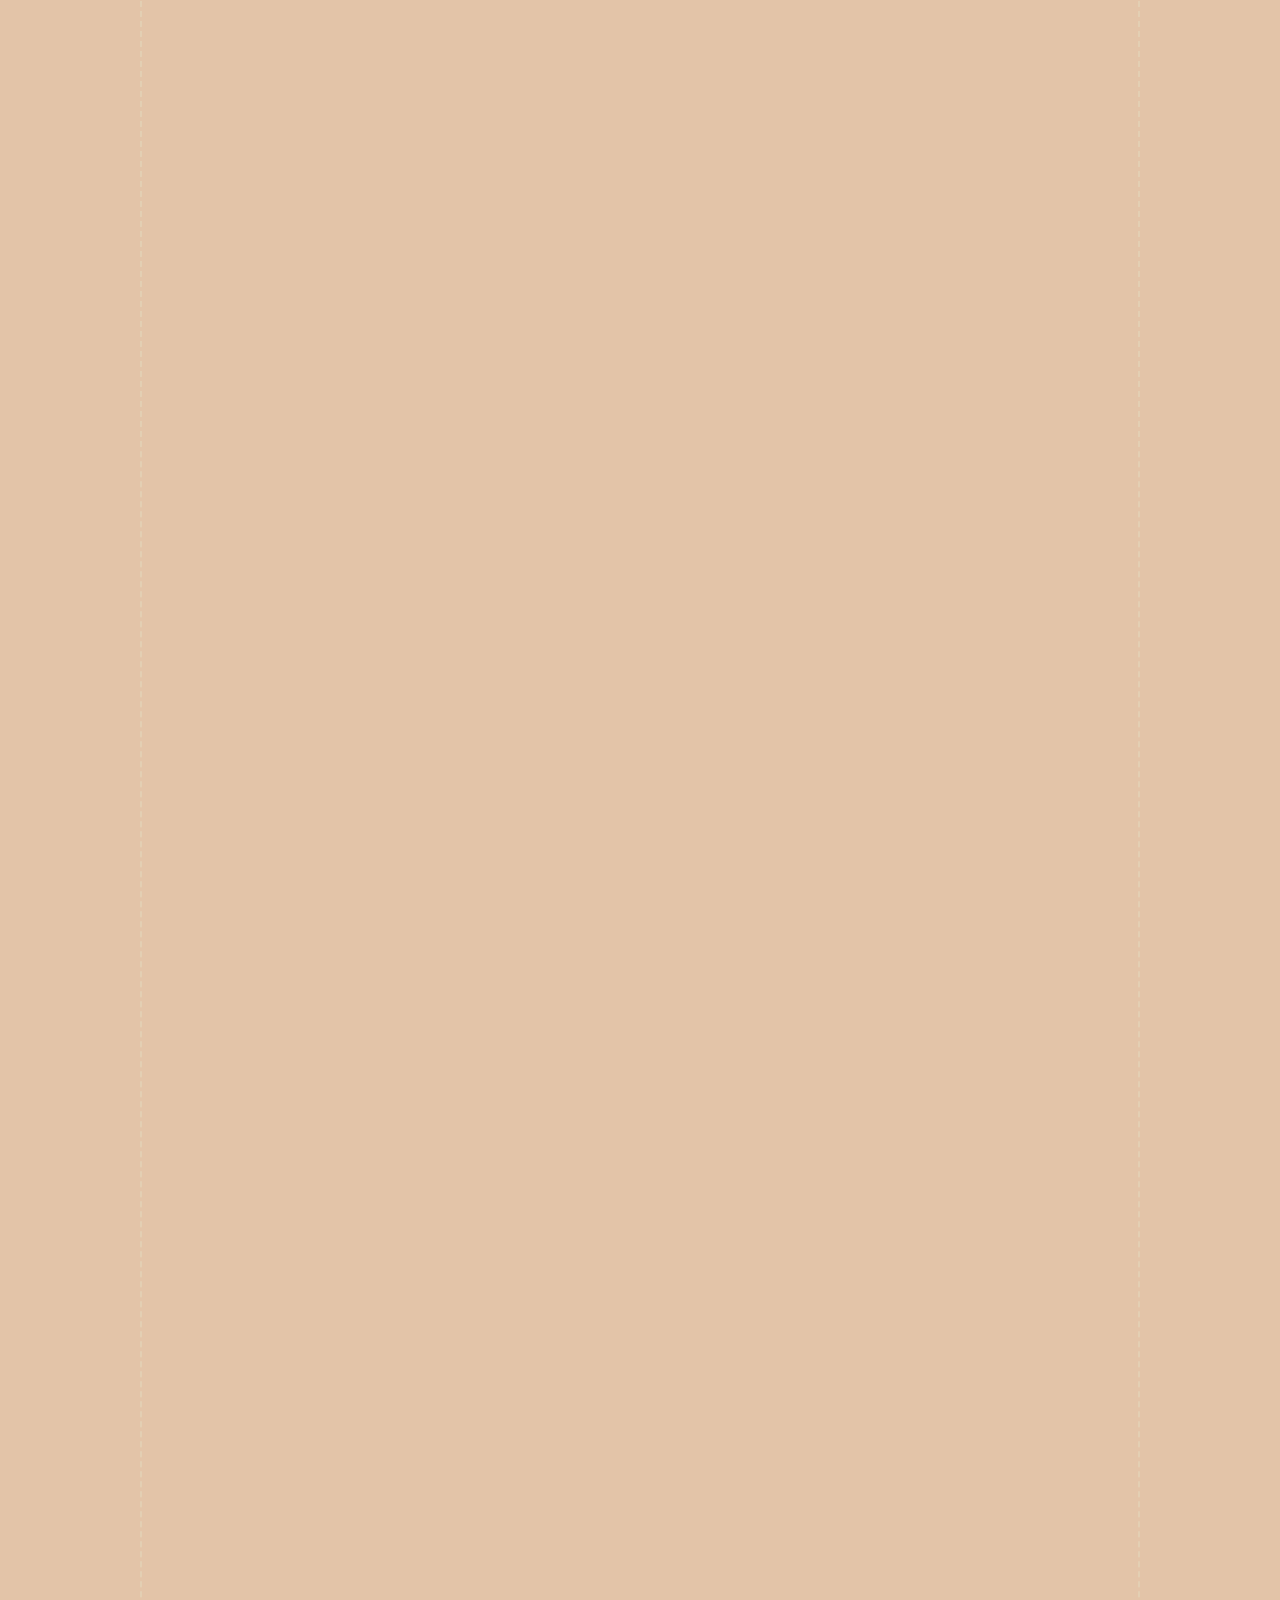
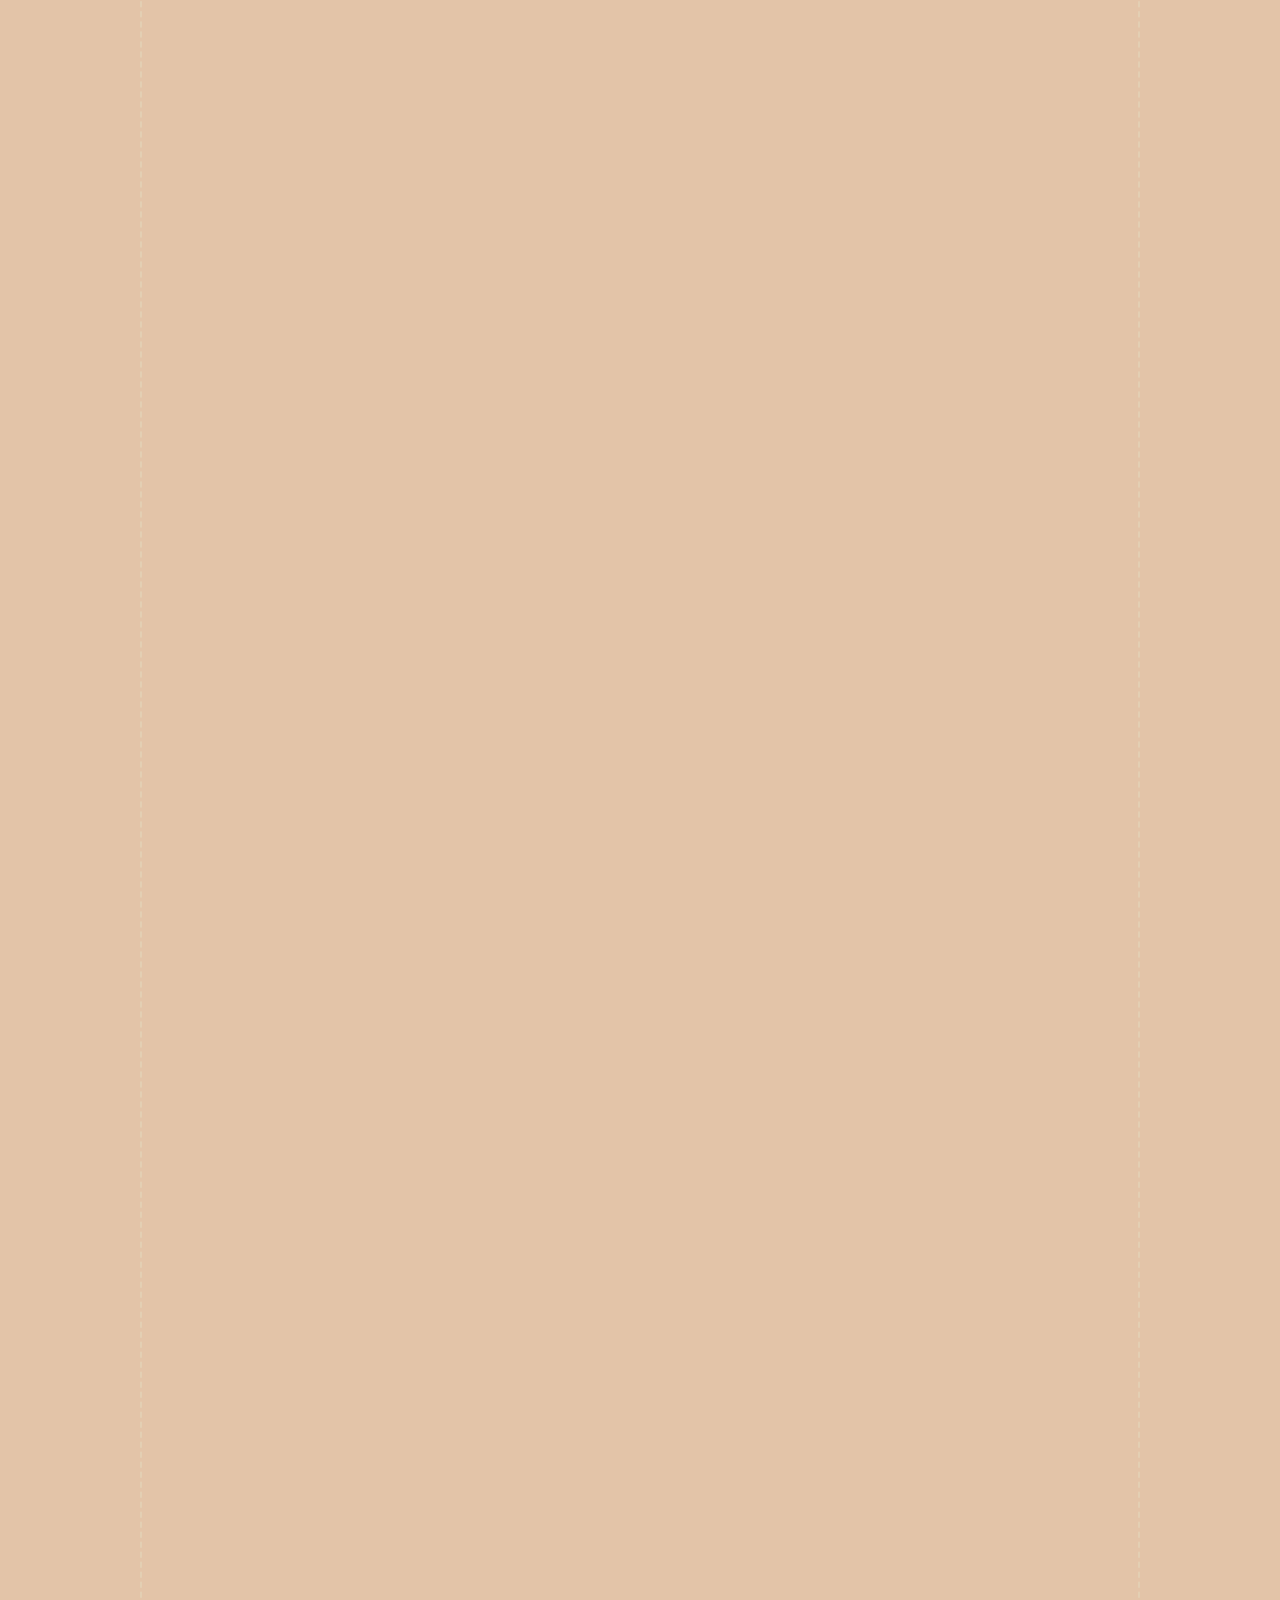
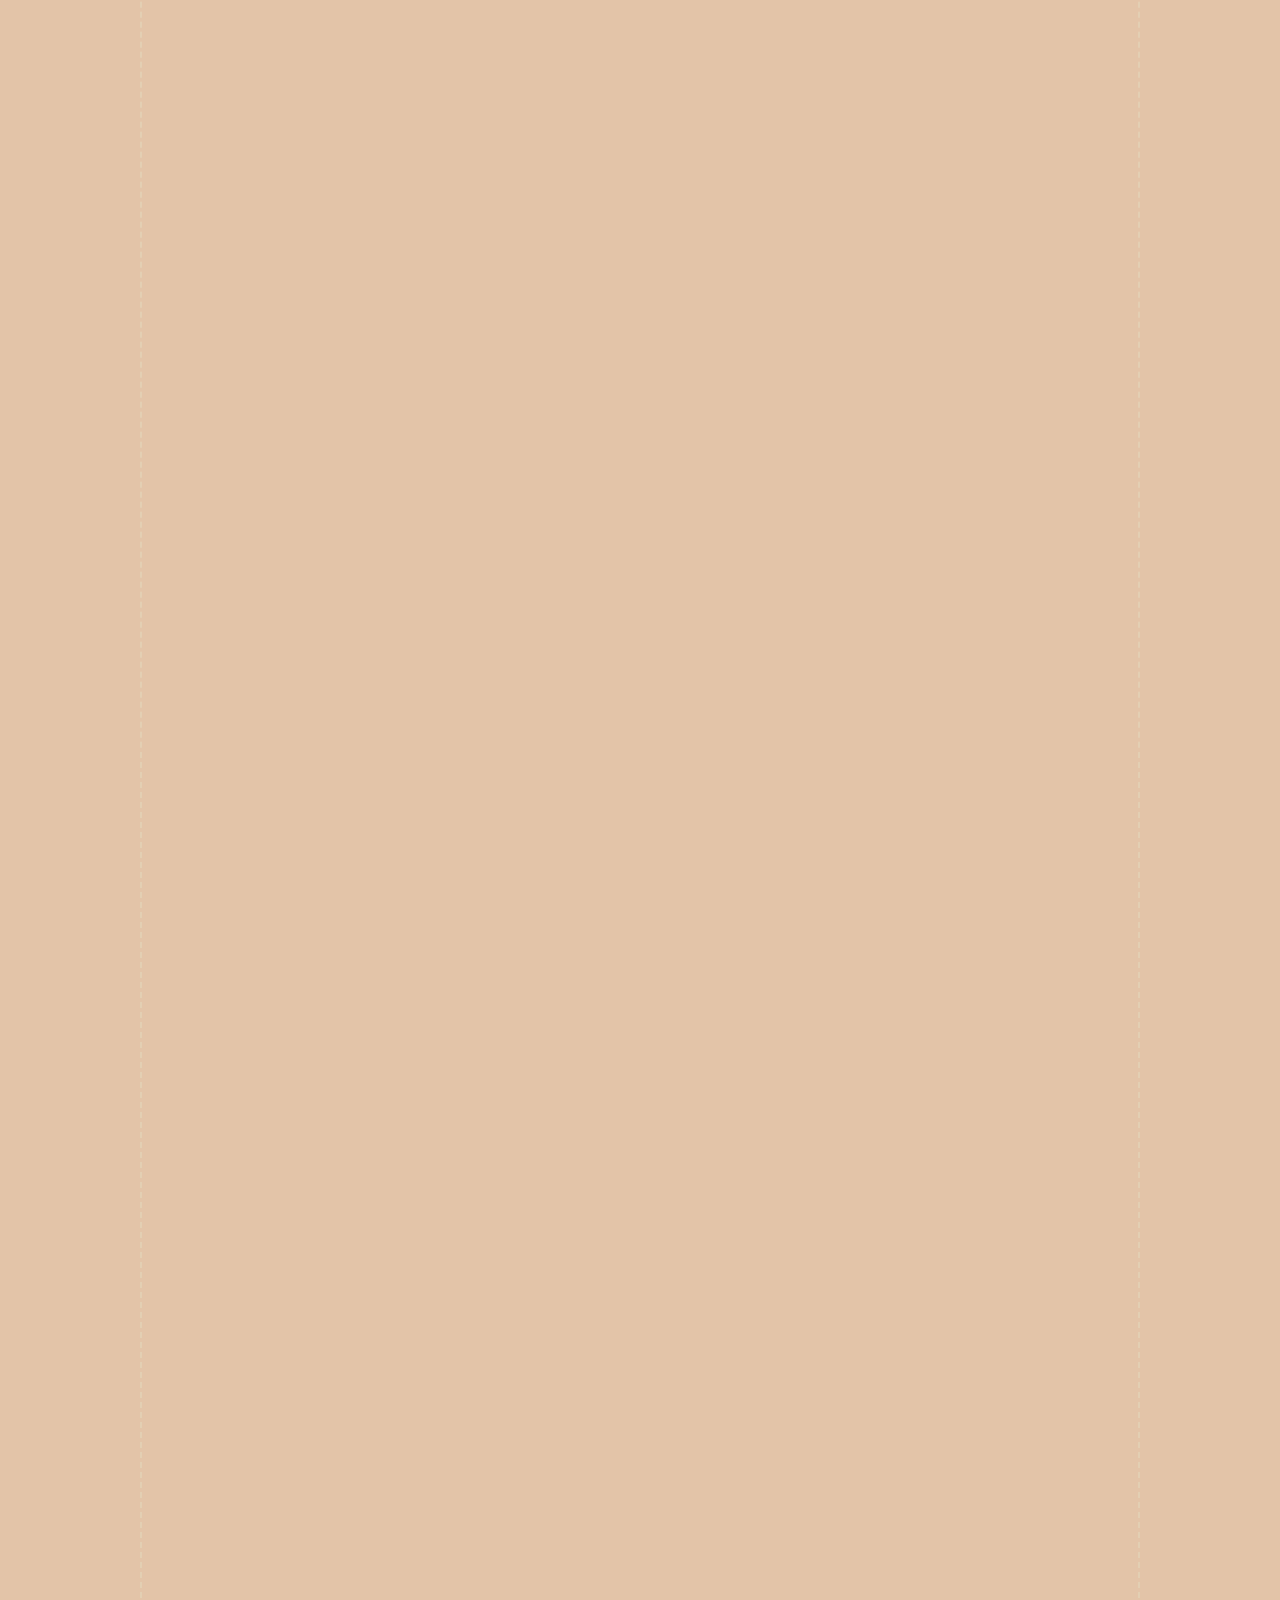
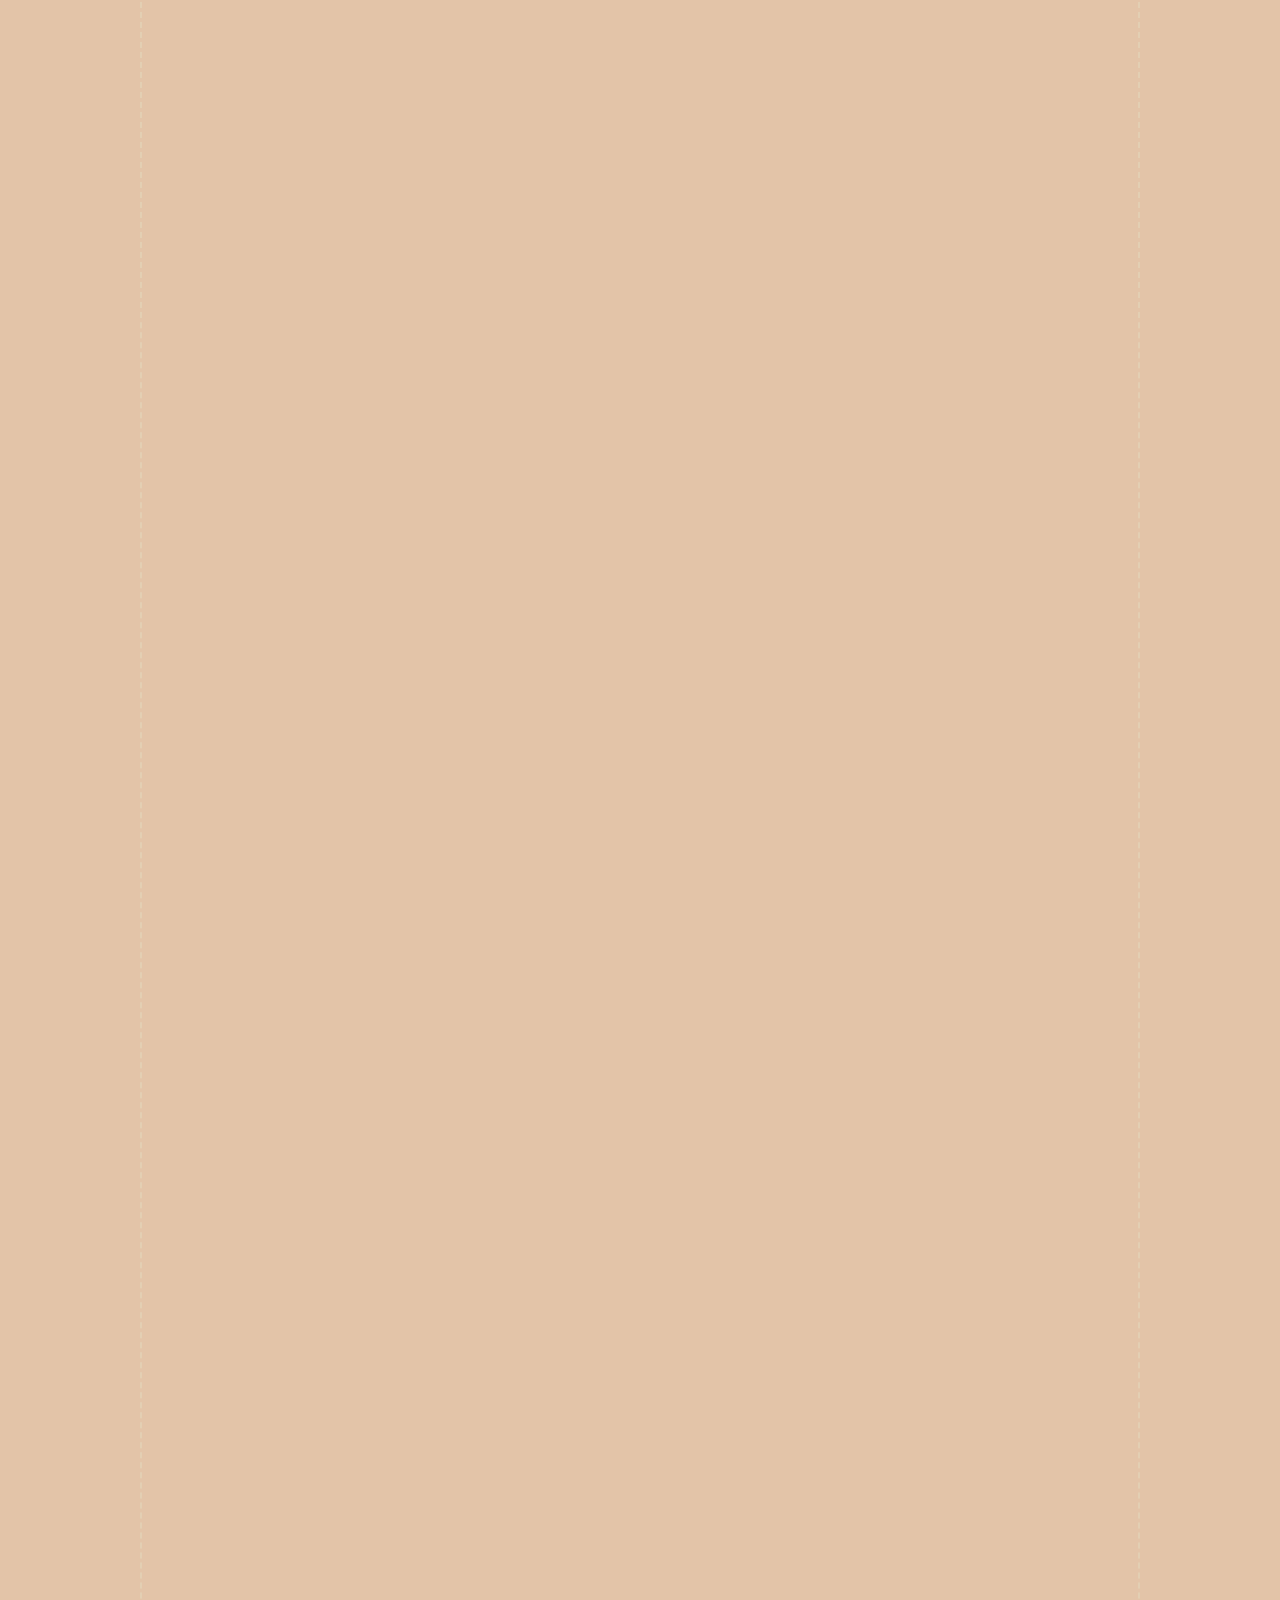
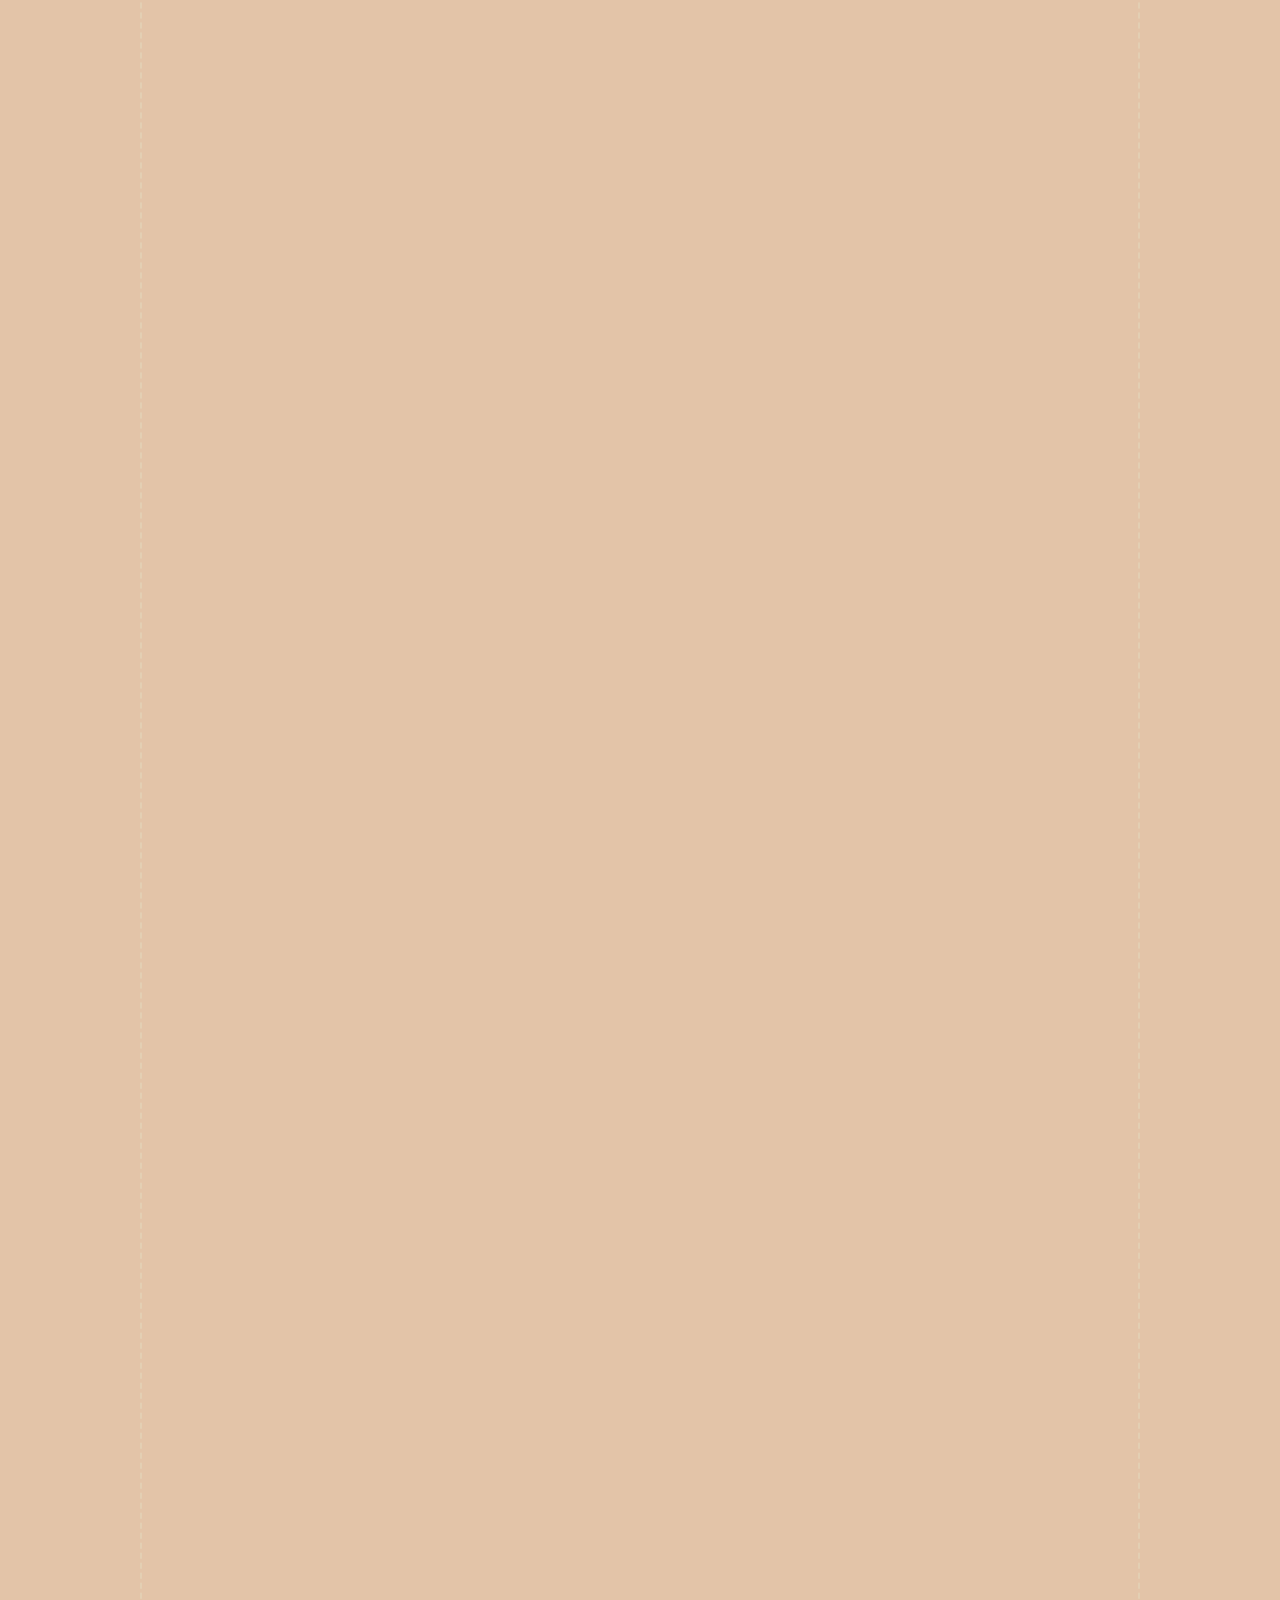
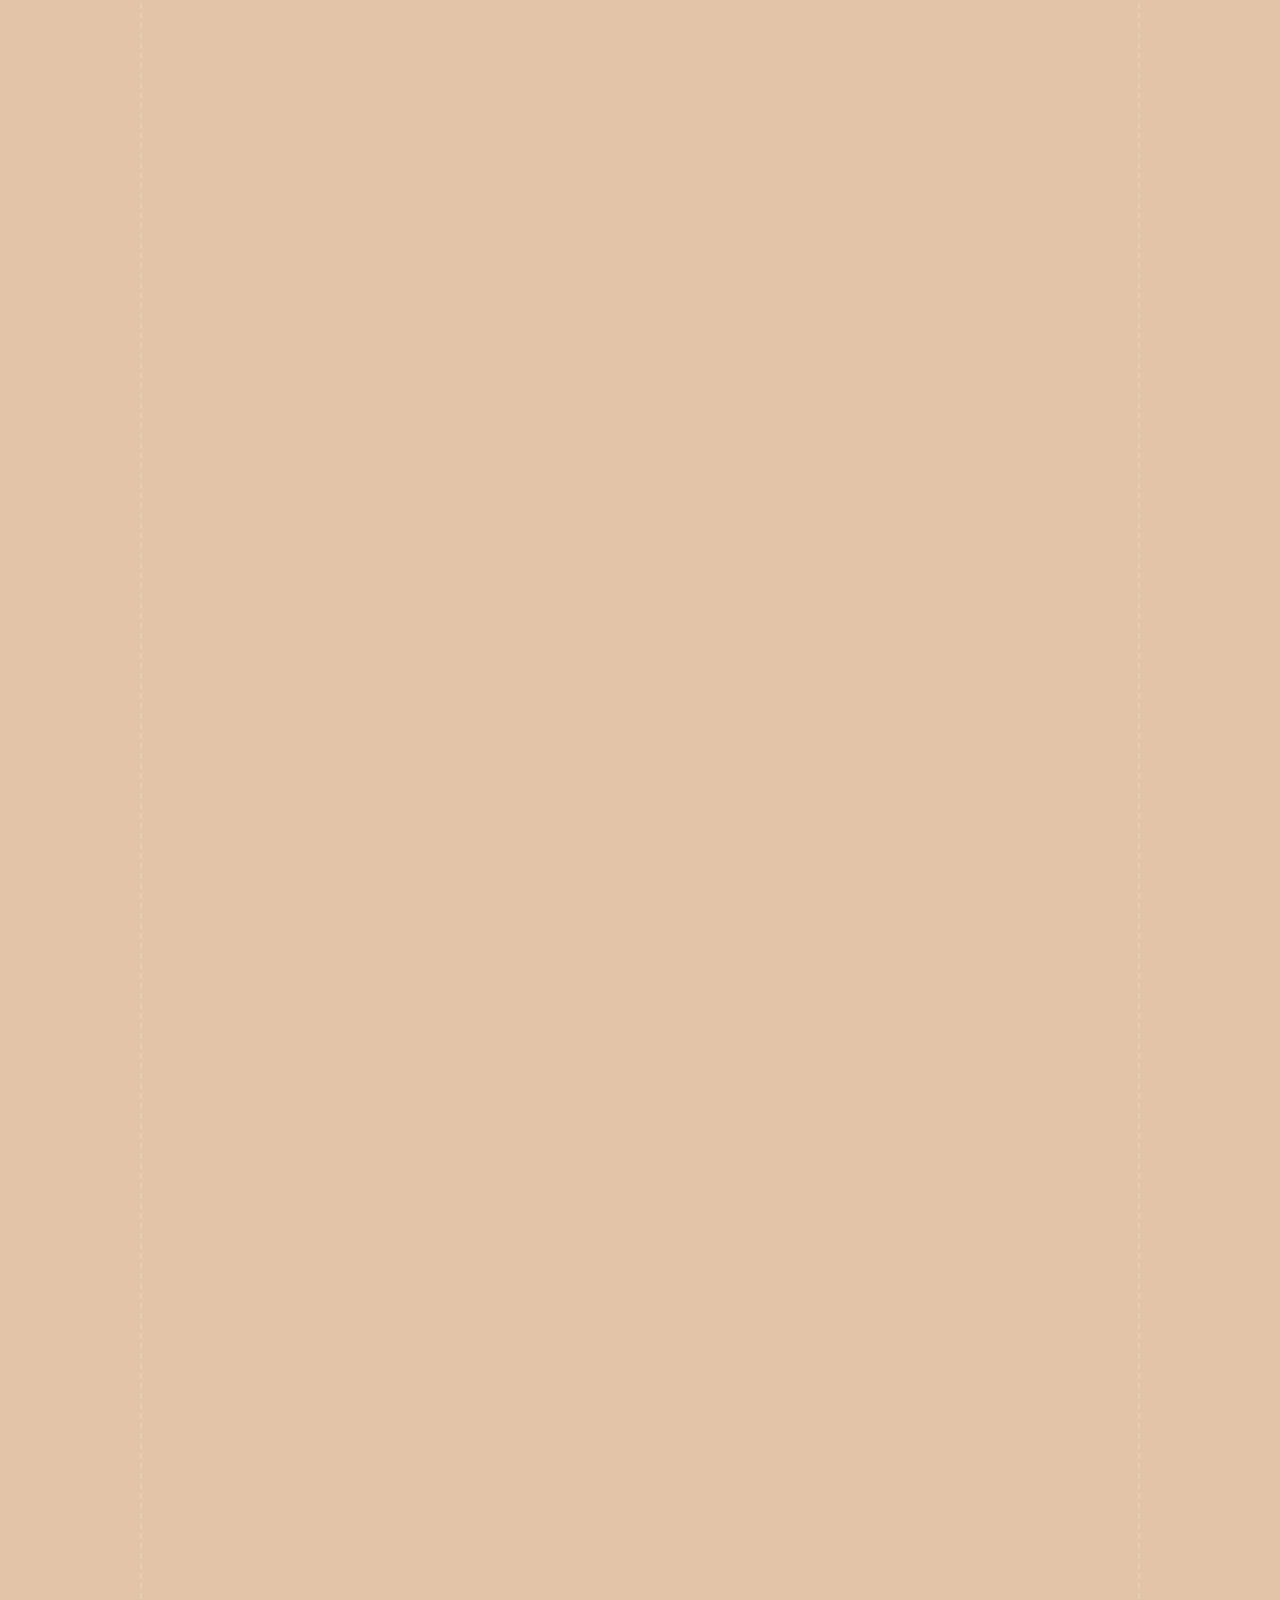
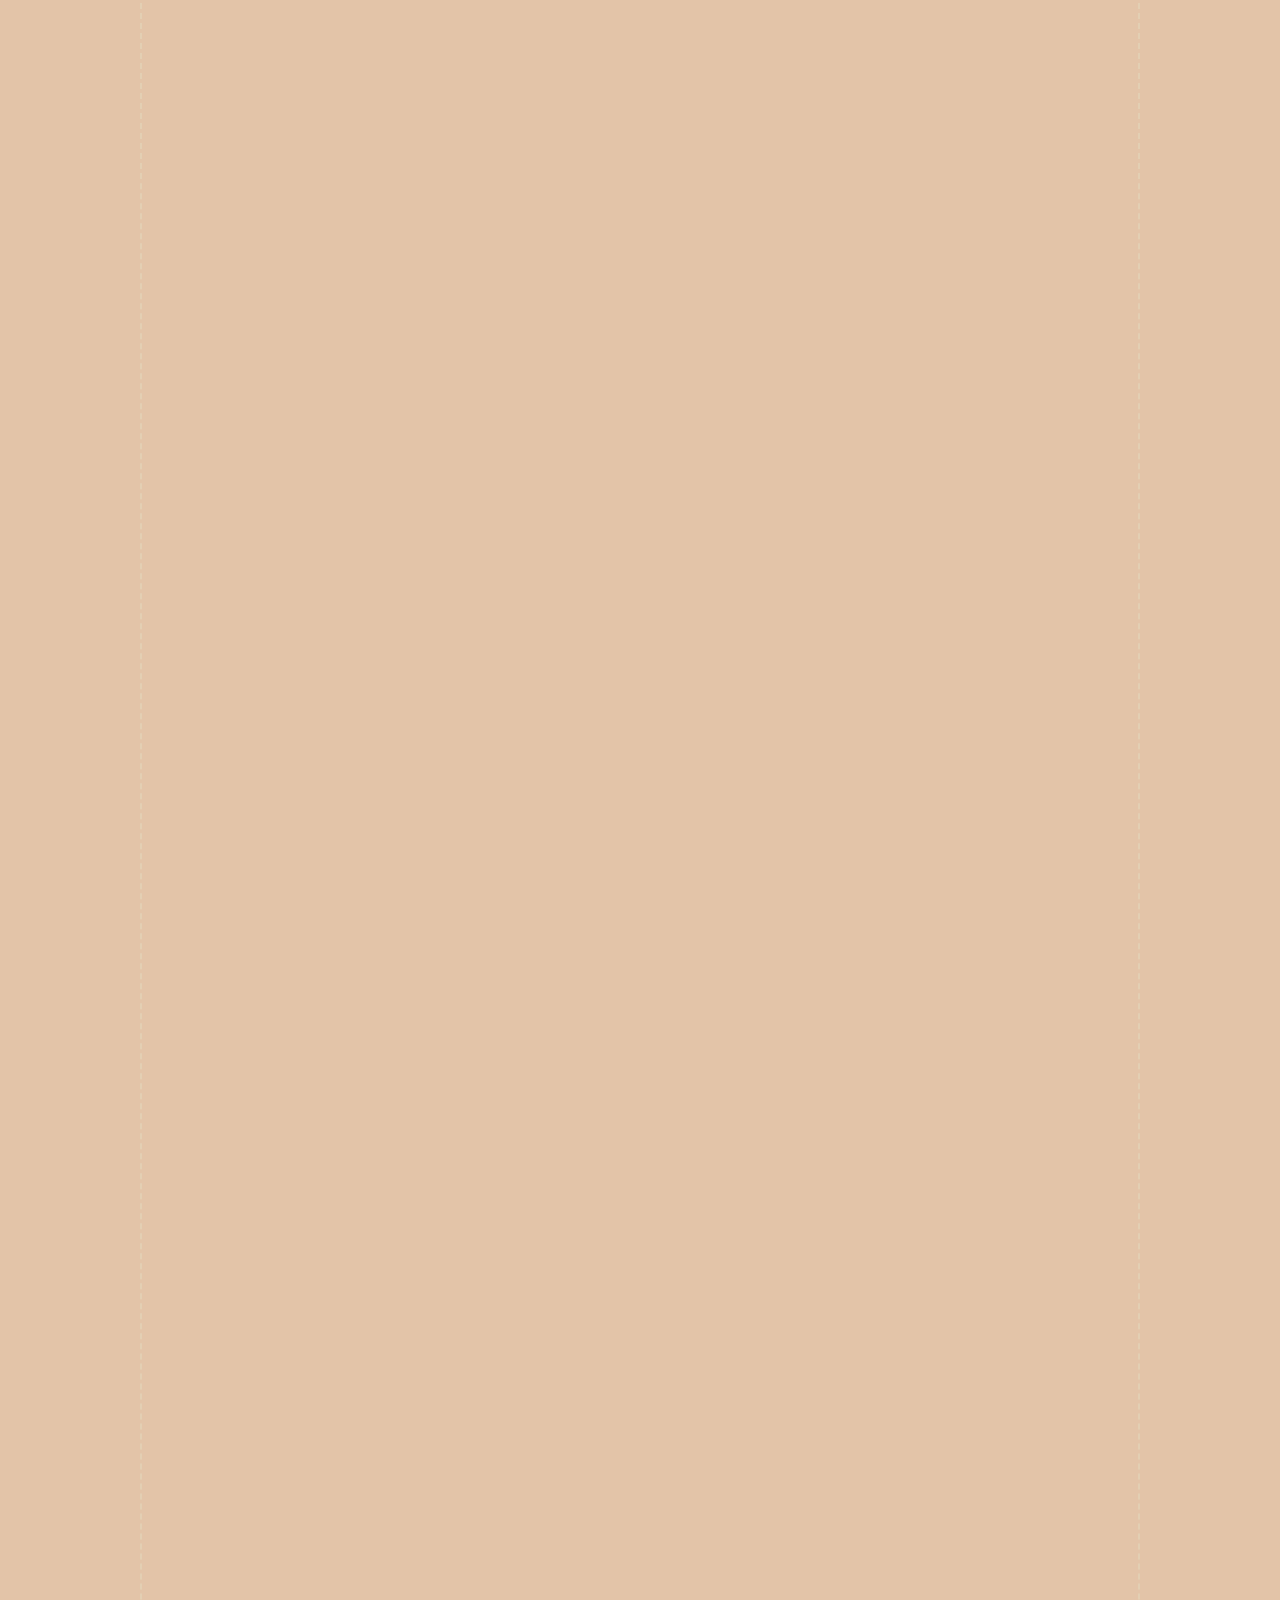
==== commit 26503d4f: "new reset" ====
--- a/assignment/index.html
+++ b/assignment/index.html
@@ -10,7 +10,7 @@
       href="https://fonts.googleapis.com/css2?family=Luckiest+Guy&family=Space+Grotesk&display=swap"
       rel="stylesheet"
     />
-    <link rel="stylesheet" href="reset.css" />
+    <!-- <link rel="stylesheet" href="reset.css" /> -->
     <link rel="stylesheet" href="style.css" />
   </head>
   <body>
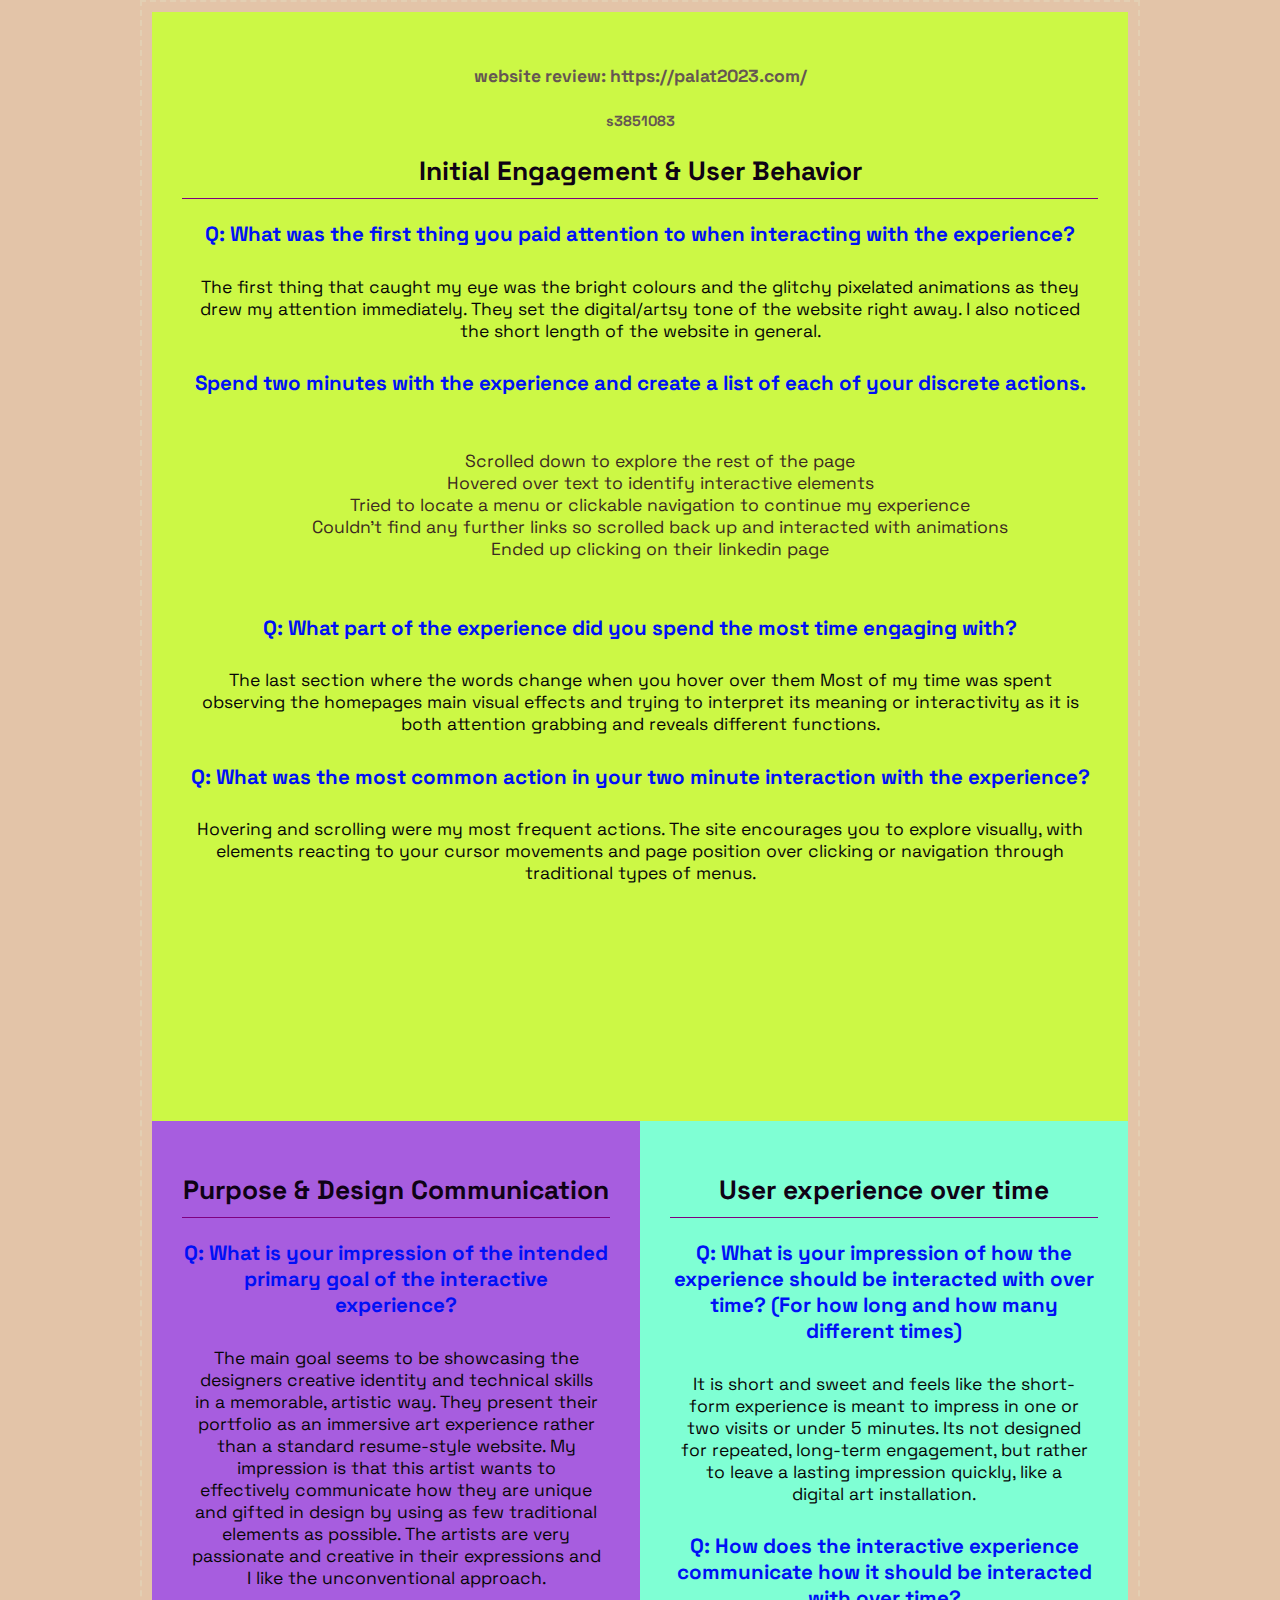
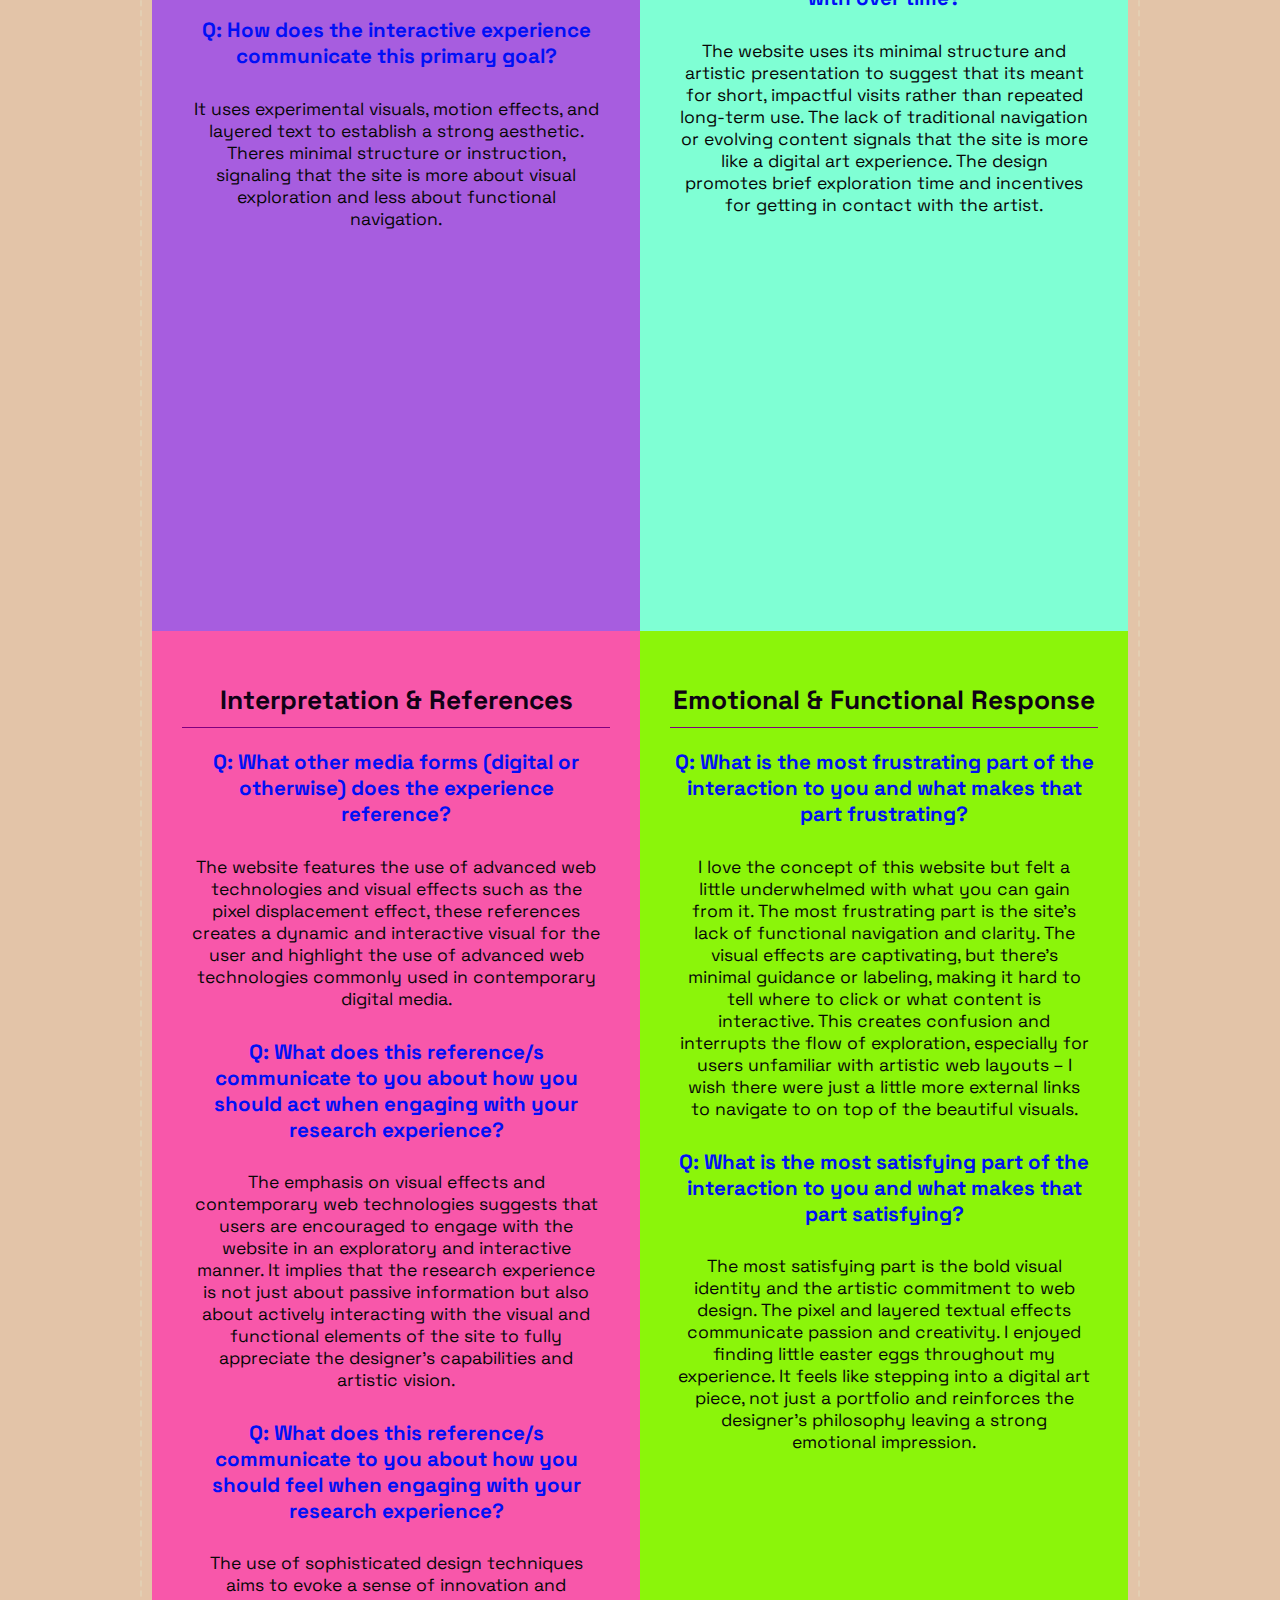
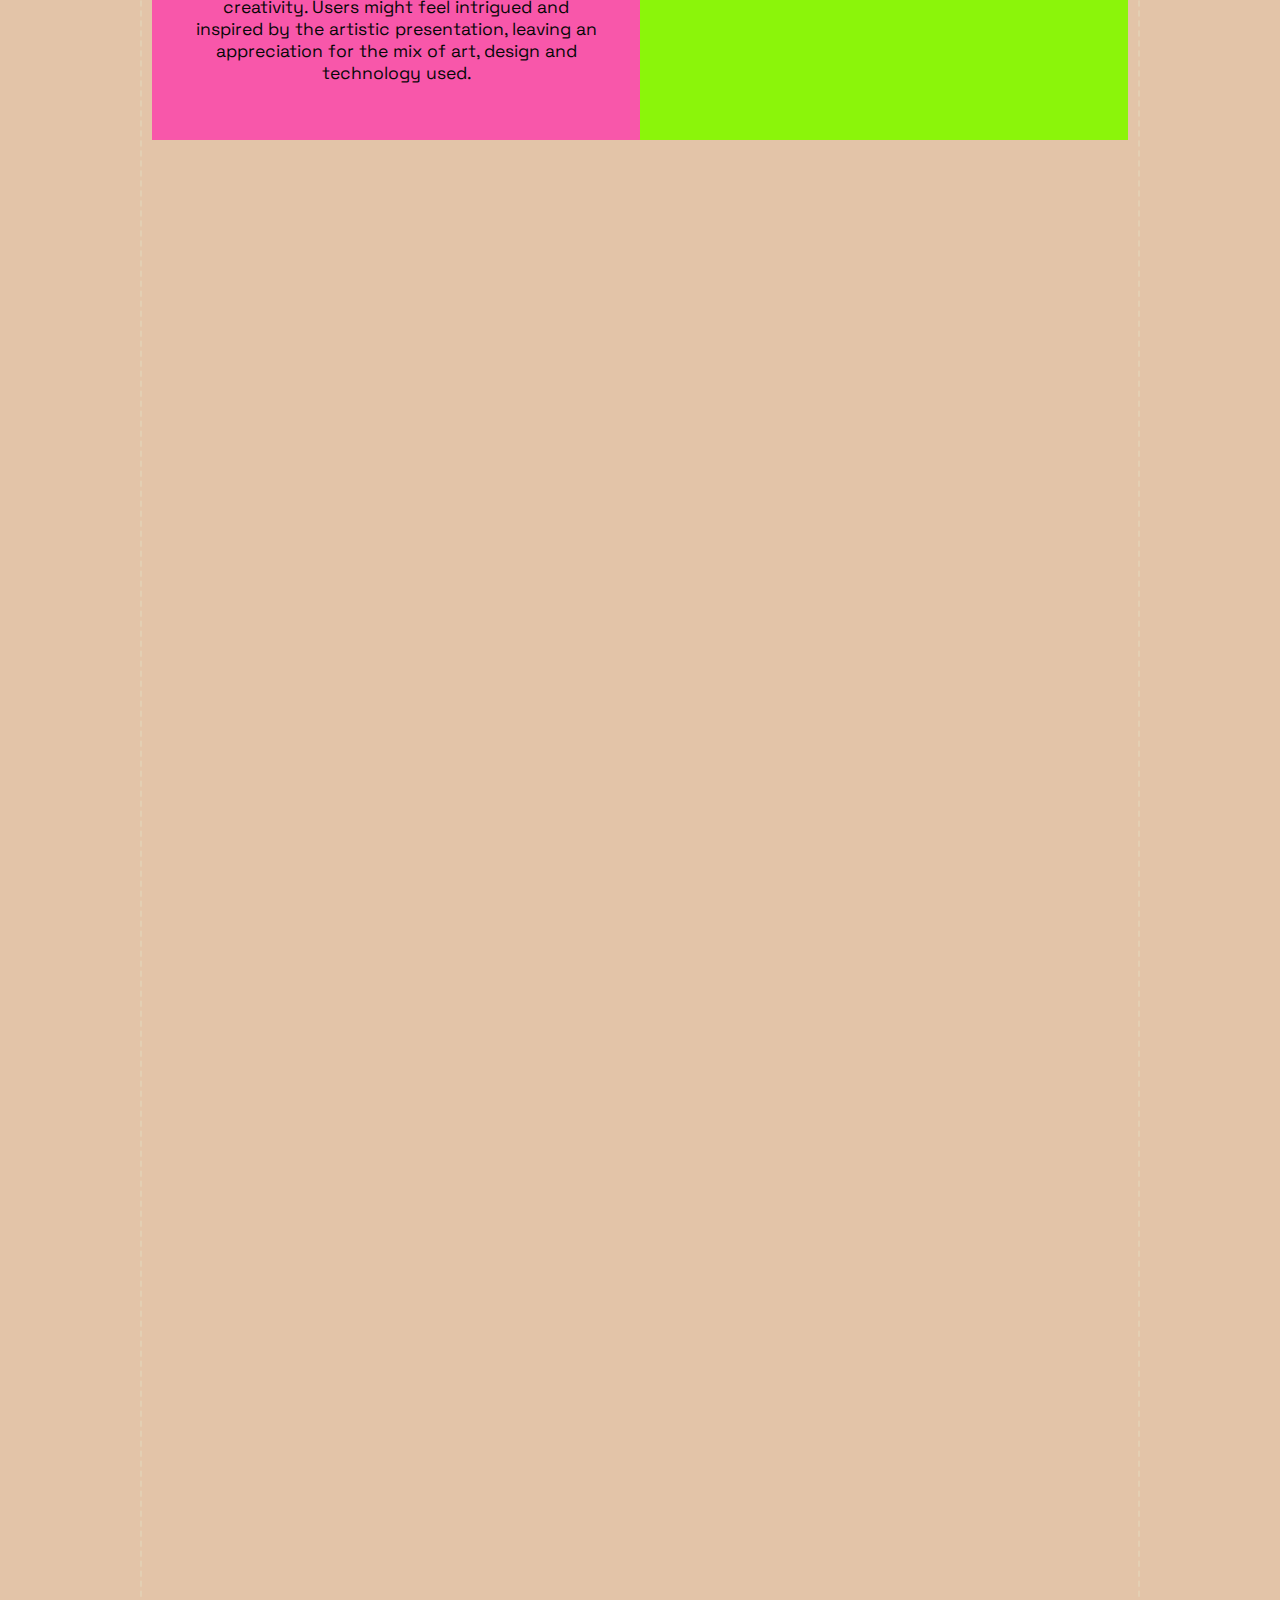
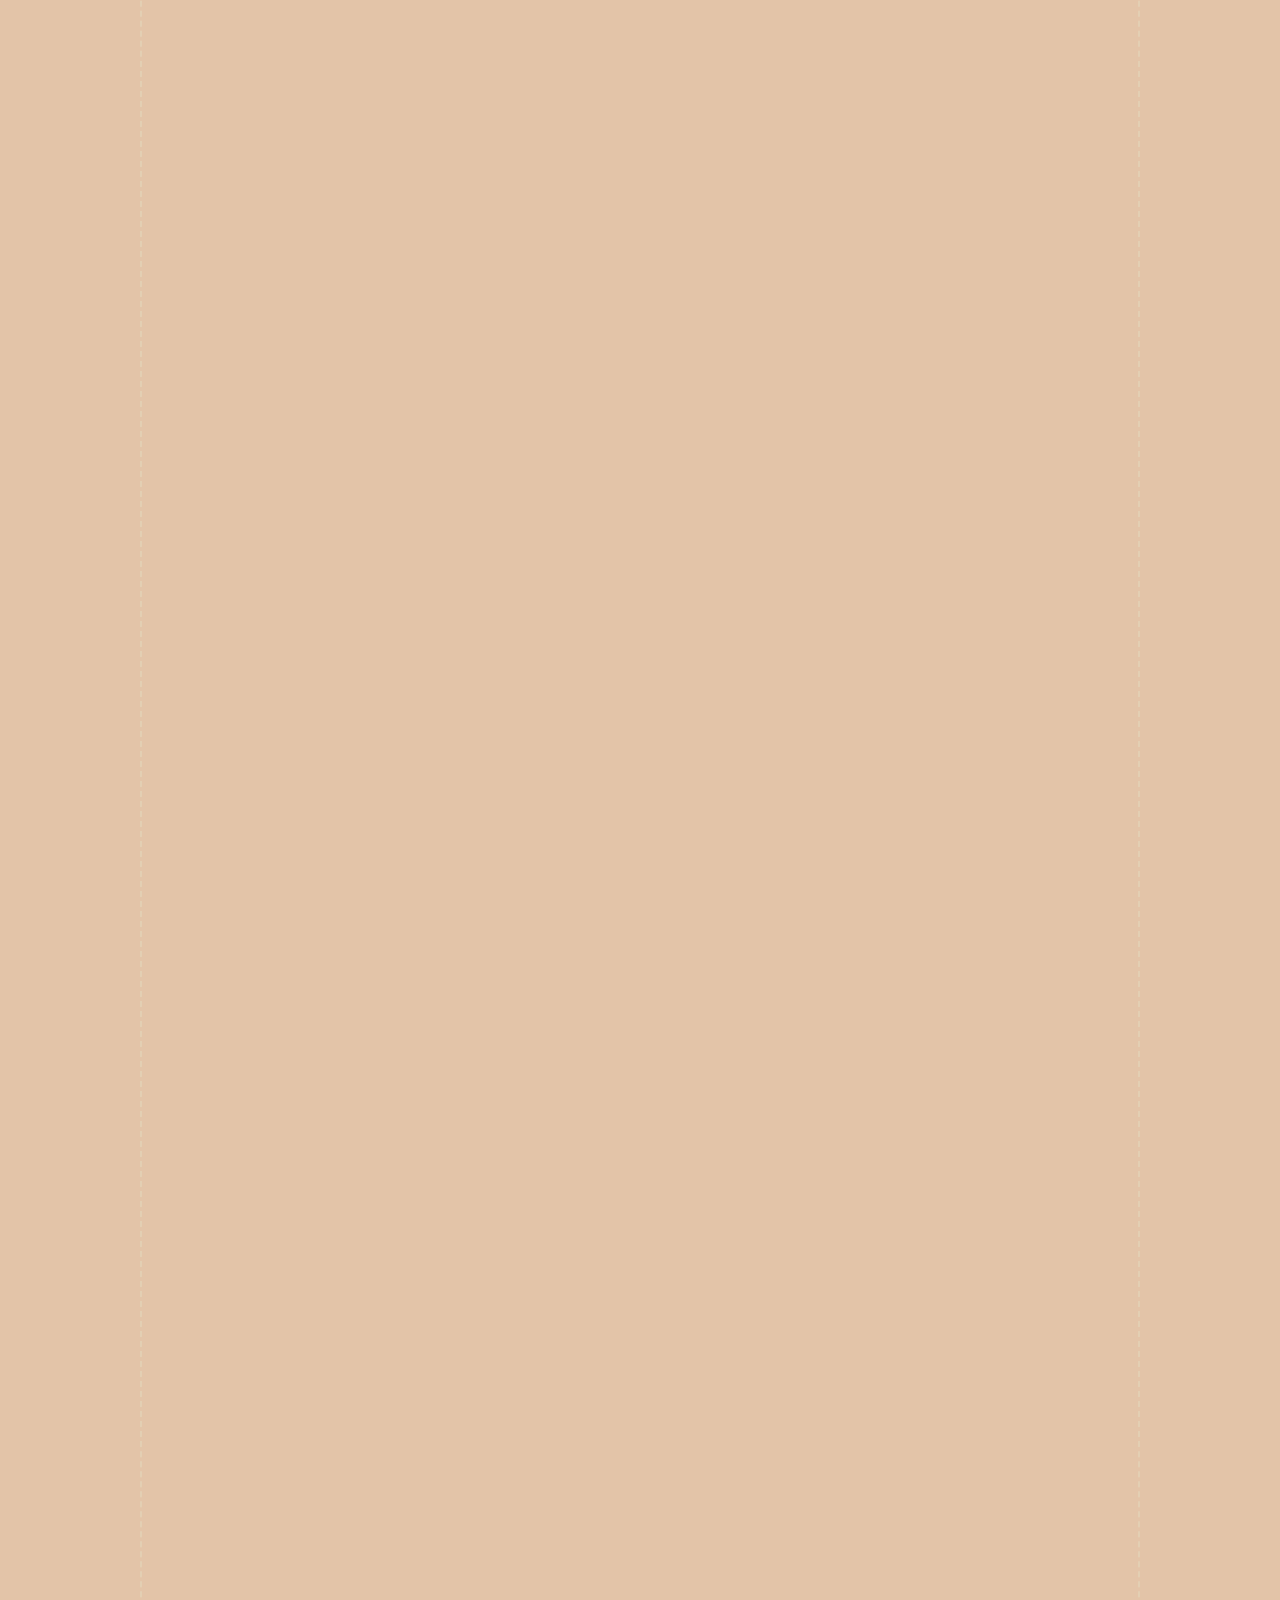
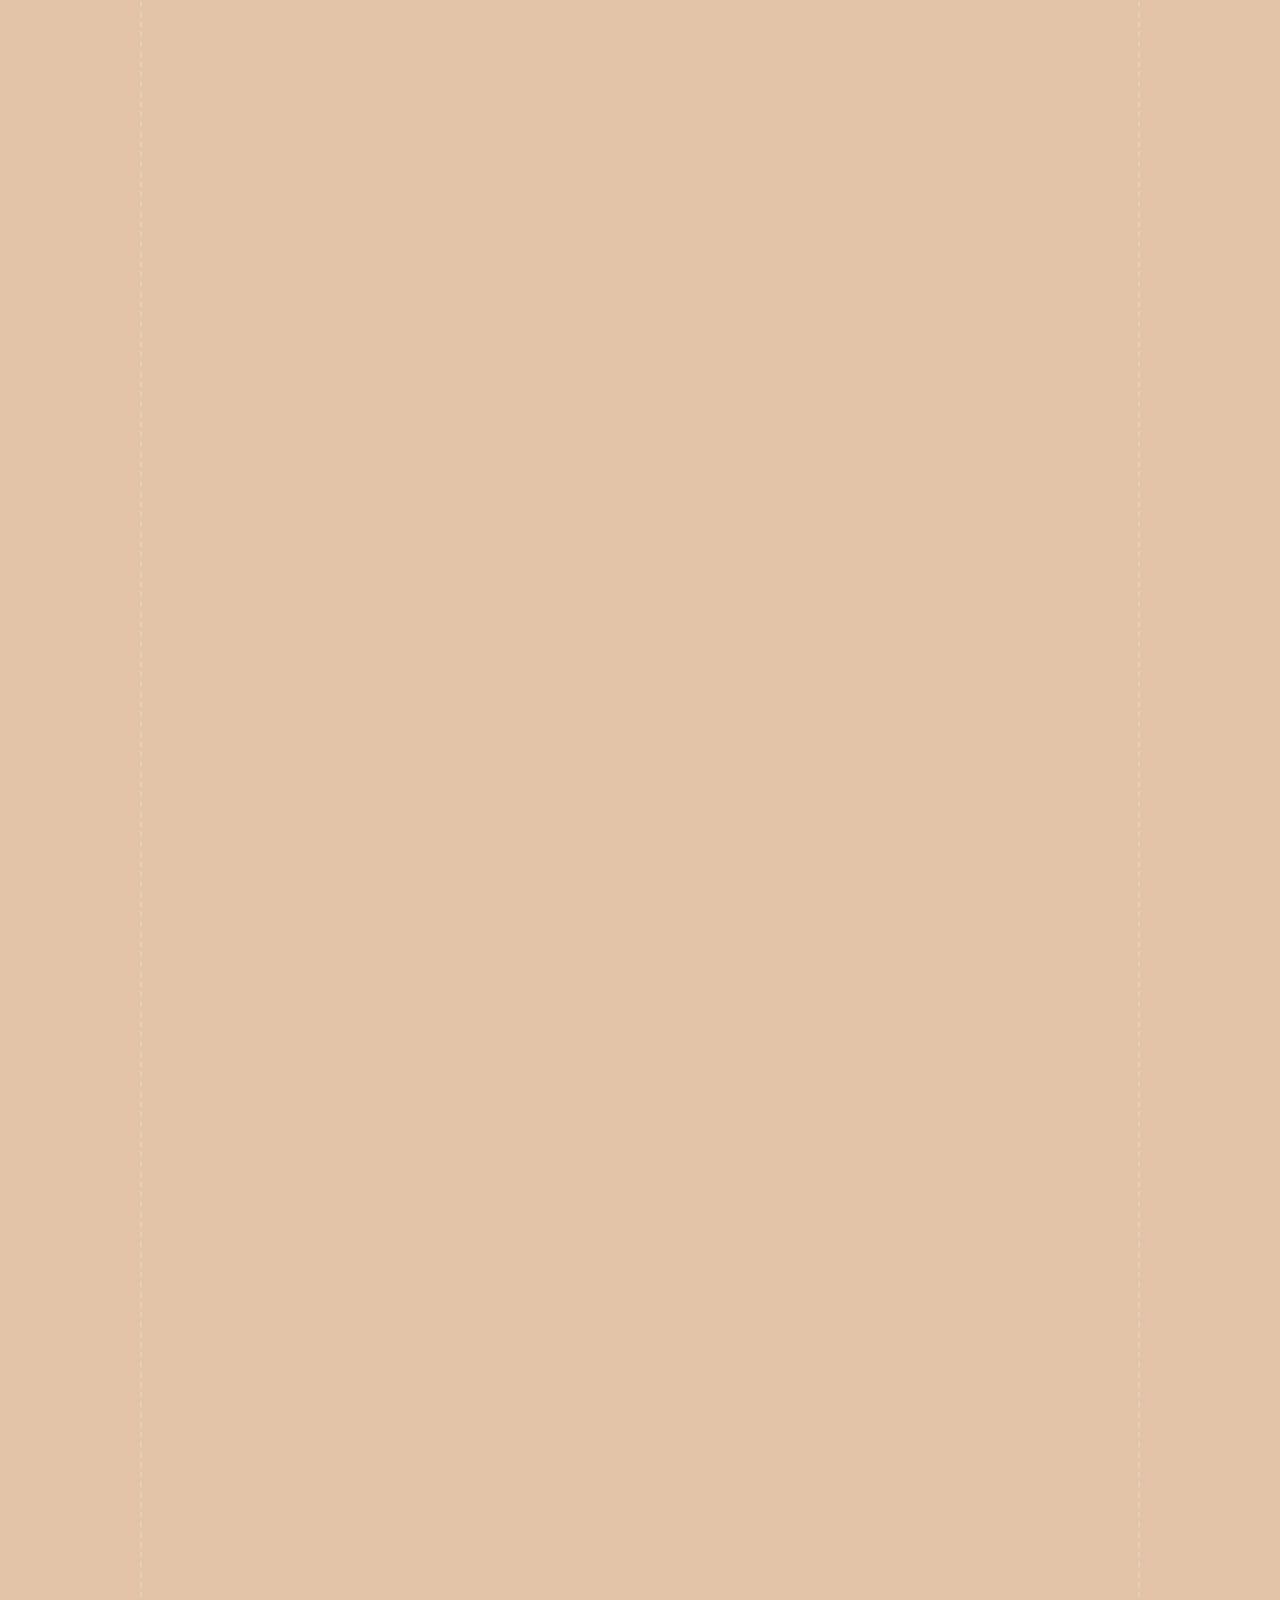
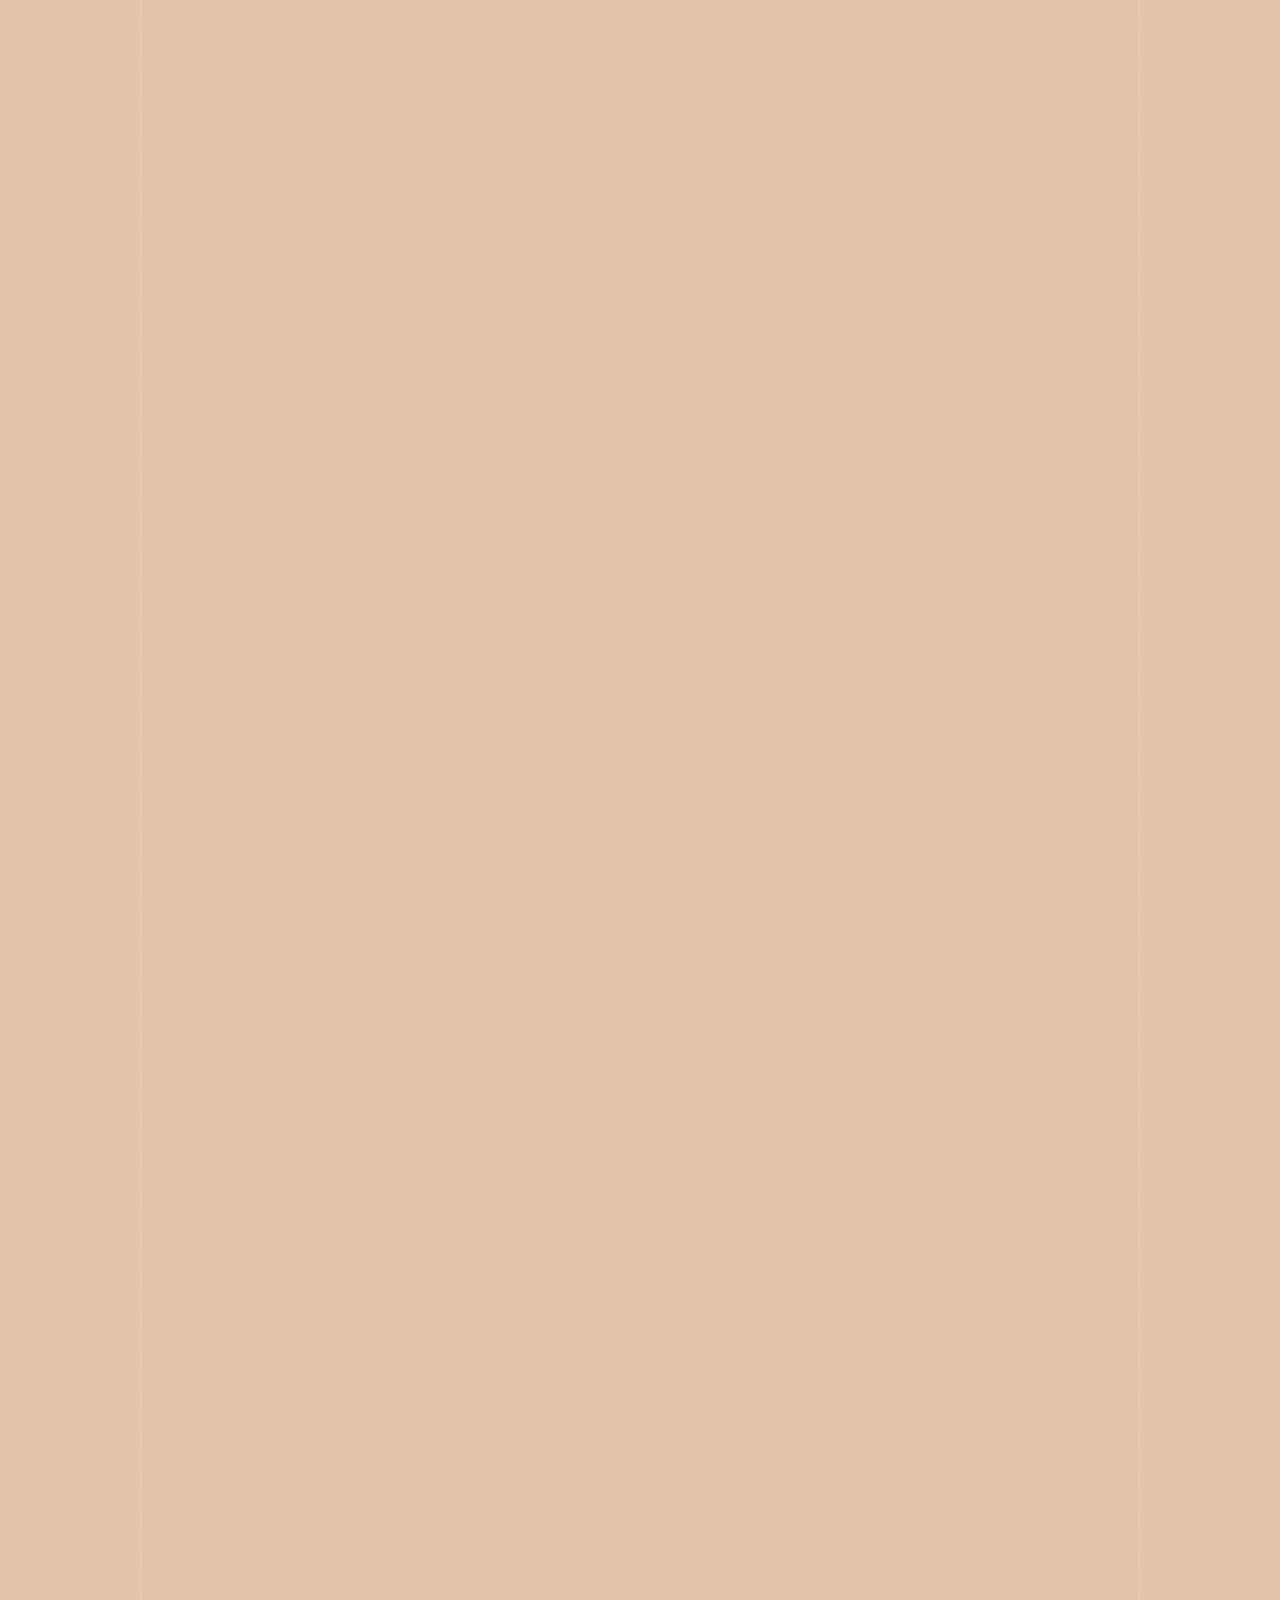
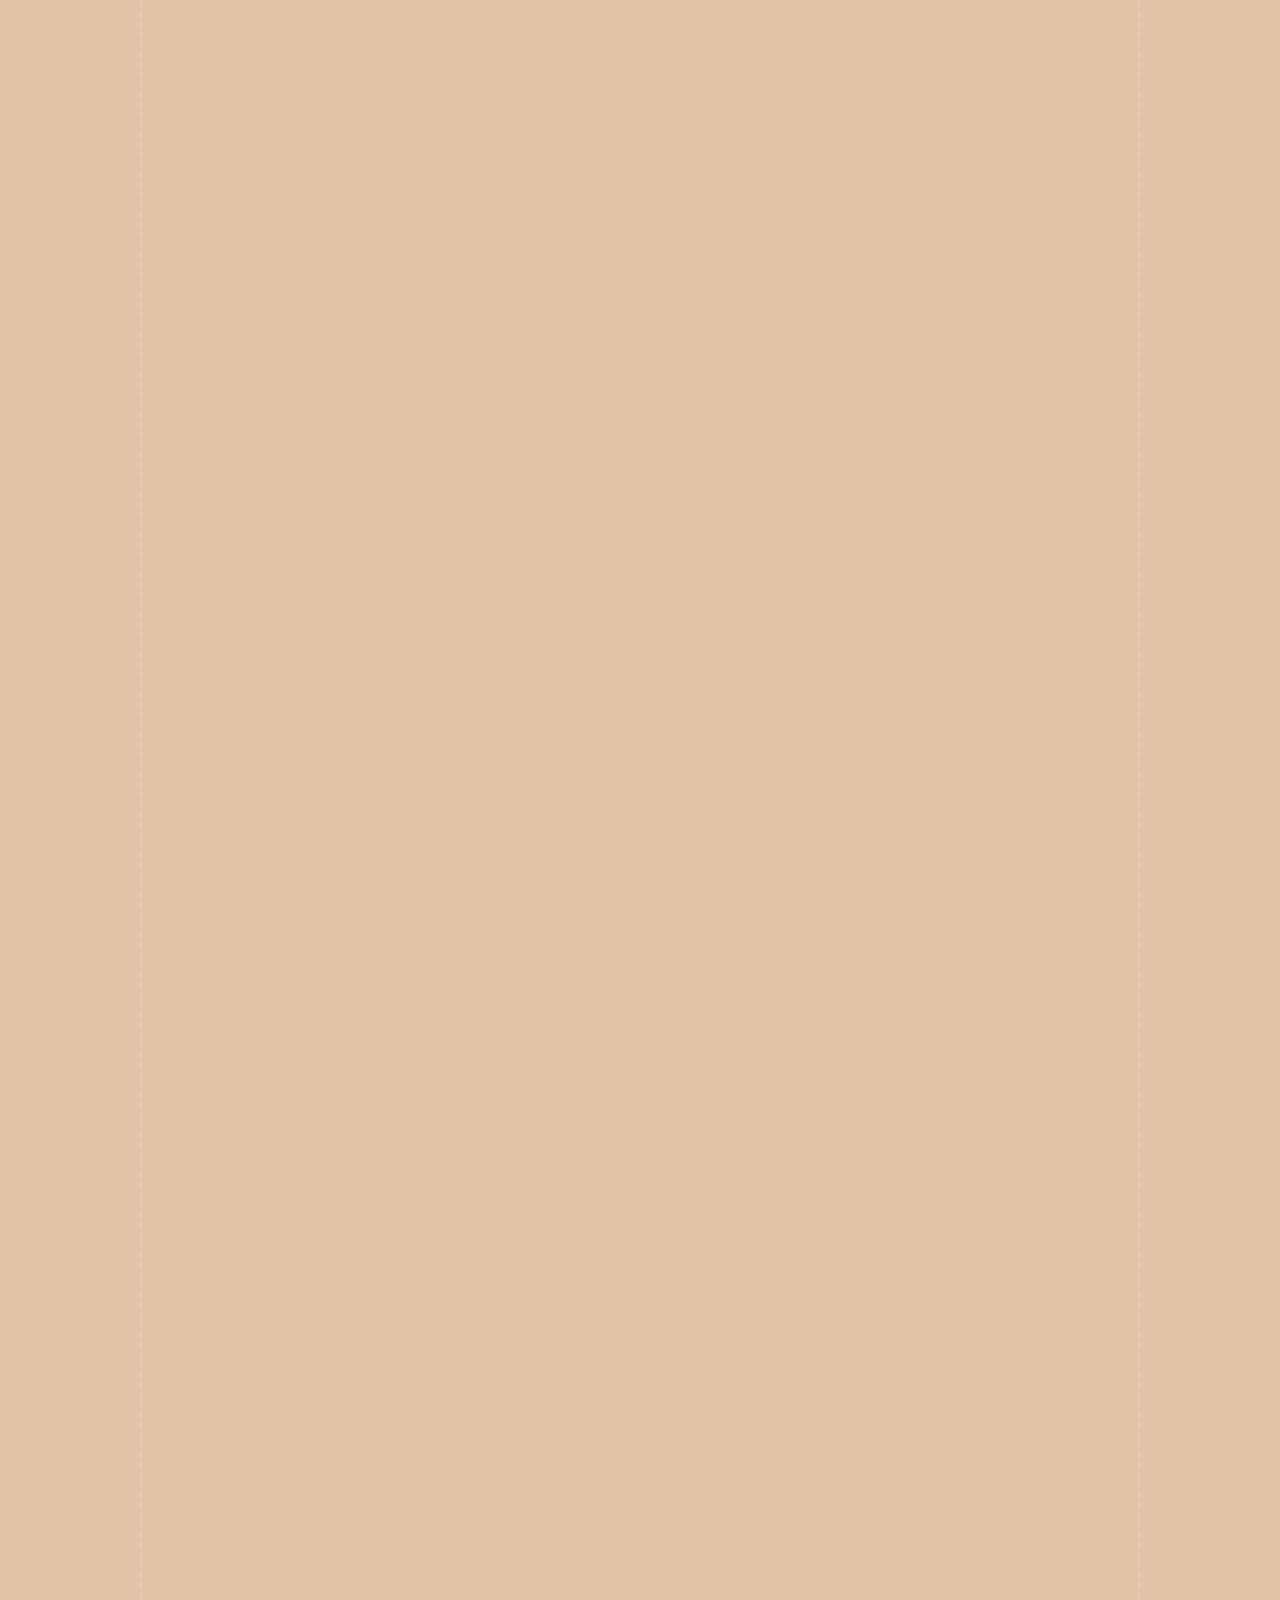
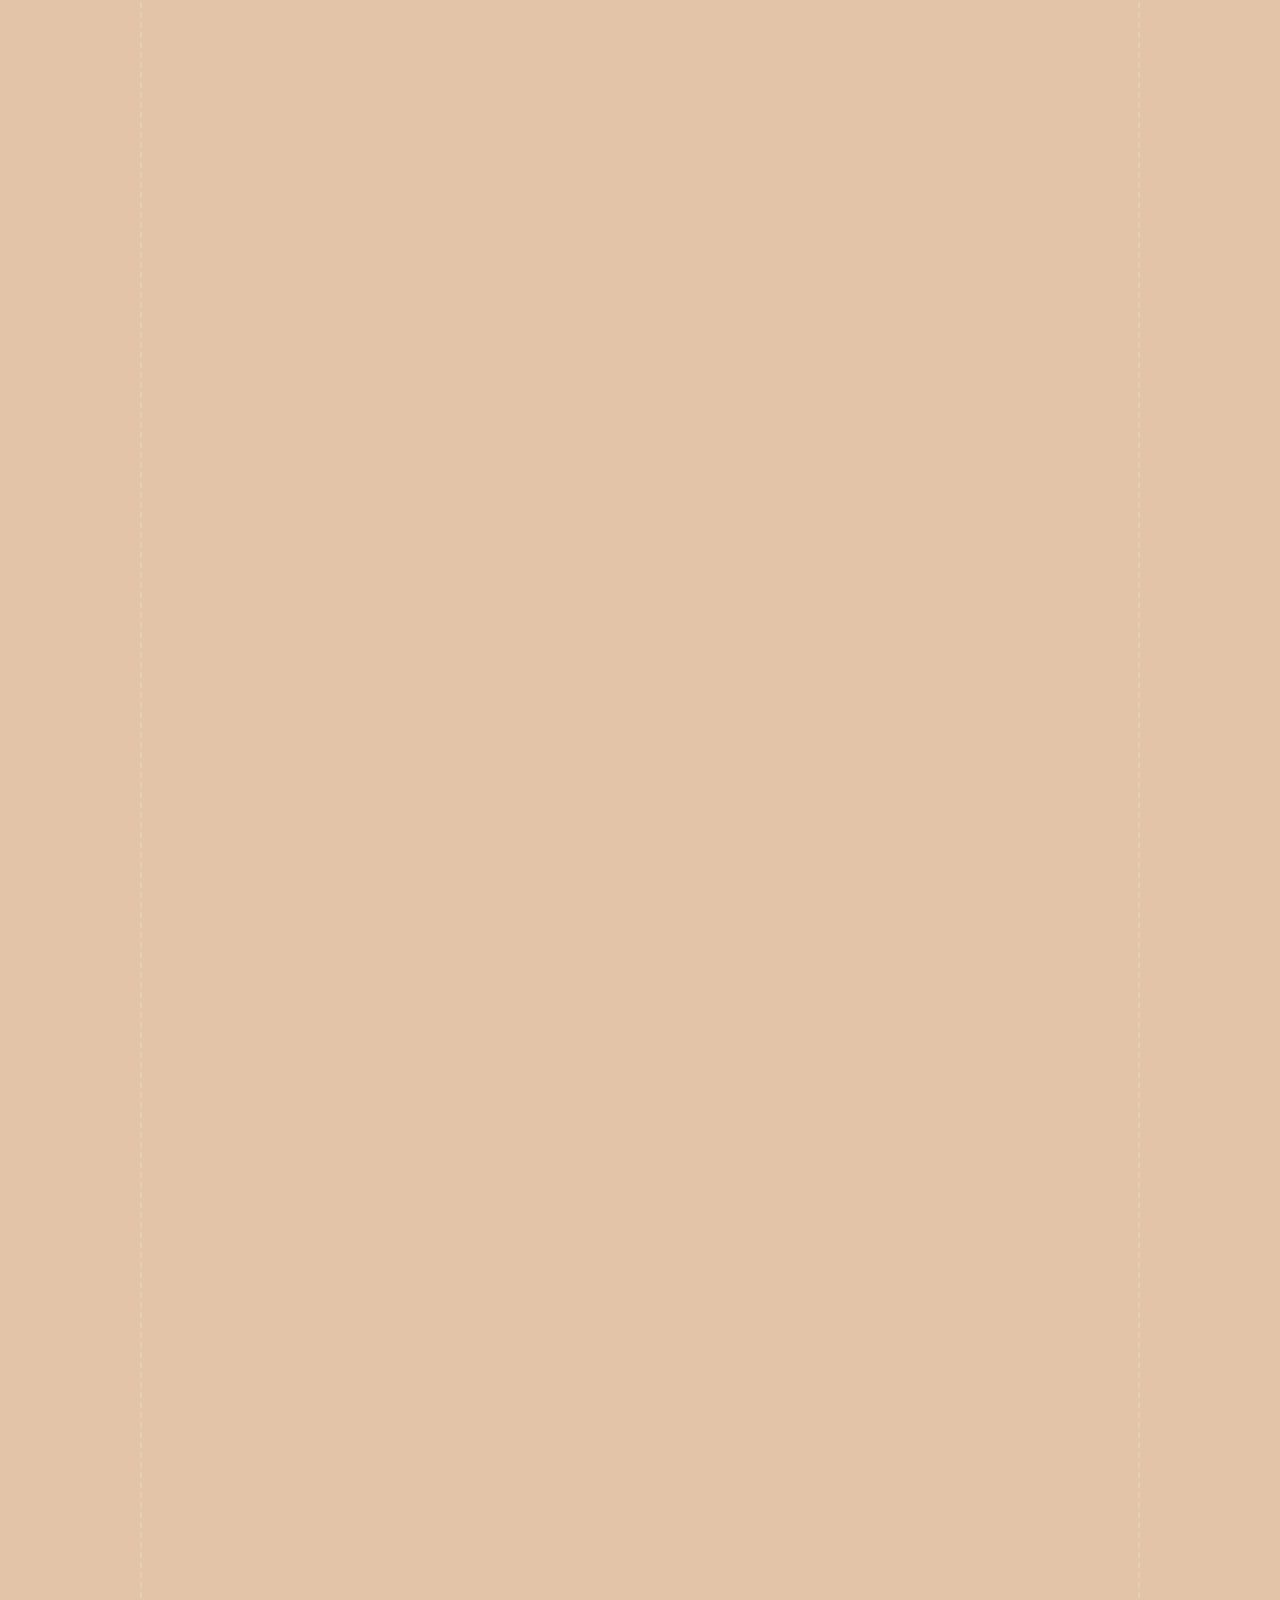
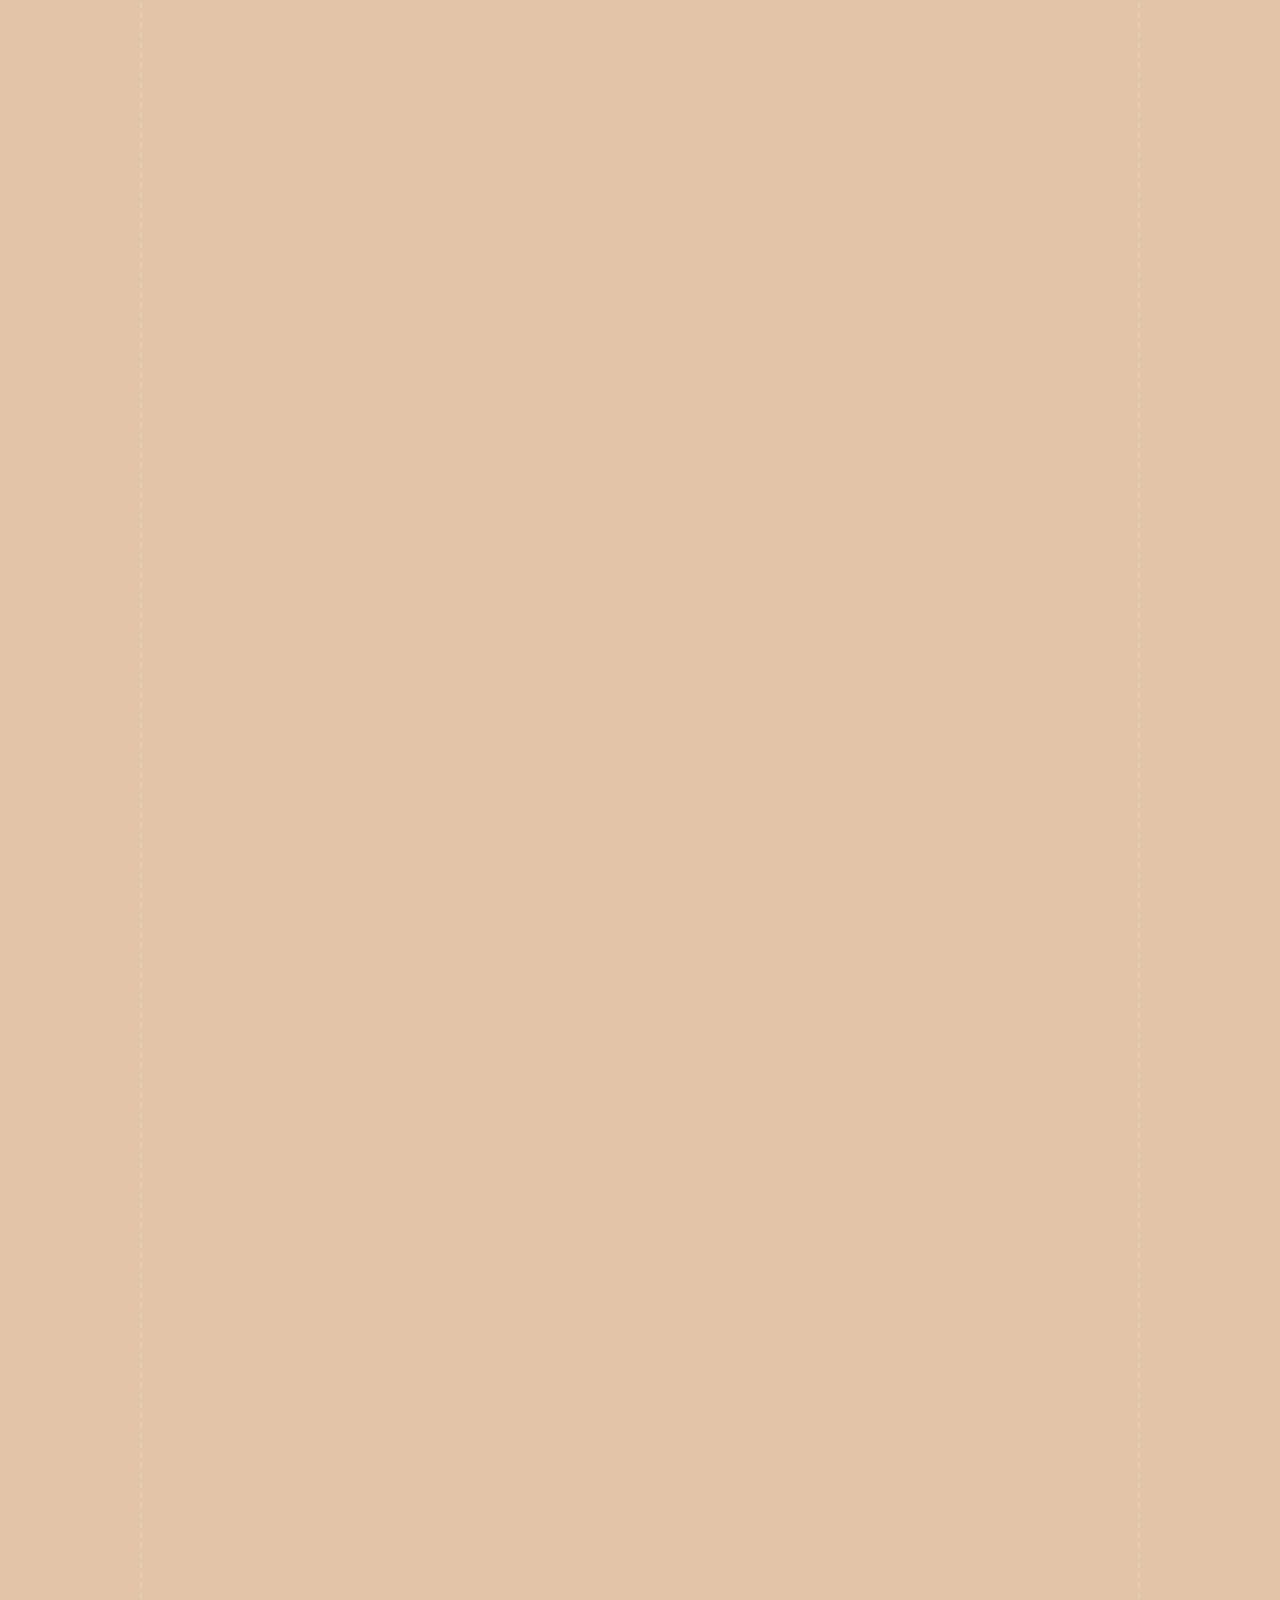
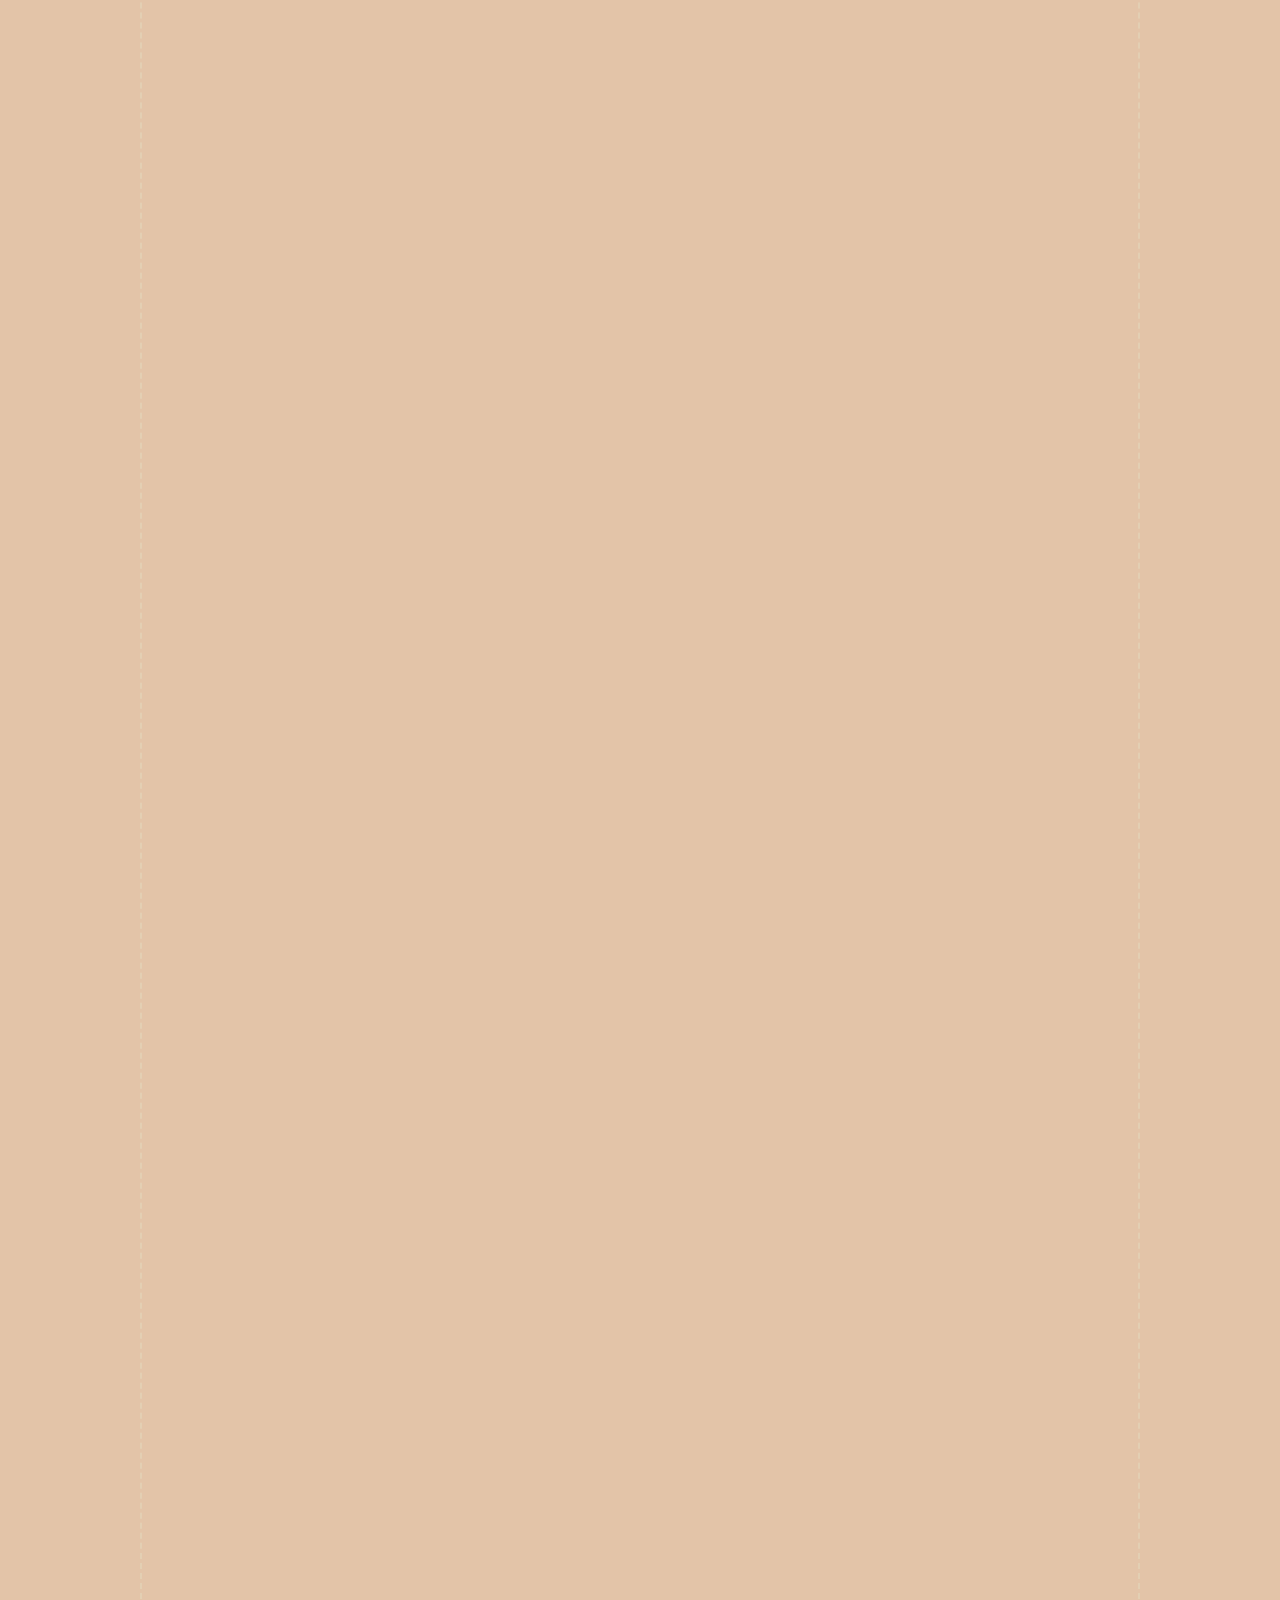
==== commit 98f0e13a: "final assignment touch ups" ====
--- a/assignment/index.html
+++ b/assignment/index.html
@@ -16,10 +16,14 @@
   <body>
     <div id="grid-container">
       <div id="box1">
+        <h4> website review: https://palat2023.com/</h4>
+        <h5>s3851083 </h5>
         <h2>Initial Engagement & User Behavior</h2>
-
+        <!-- h2 for title of the different categories (main heading) -->
+        <!-- h3 for sub title/questions (subheading) -->
+<!-- i structured these 4 questions together as they were around the users first impresseions/engagment  -->
         <h3>
-          What was the first thing you paid attention to when interacting with
+          Q: What was the first thing you paid attention to when interacting with
           the experience?
         </h3>
         <p>
@@ -47,12 +51,12 @@
           <li>Ended up clicking on their linkedin page</li>
         </ul>
     </p> 
-<h3>What part of the experience did you spend the most time engaging with?
+<h3>Q: What part of the experience did you spend the most time engaging with?
 </h3>
 <p> The last section where the words change when you hover over them 
     Most of my time was spent observing the homepages main visual effects and trying to interpret its meaning or interactivity as it is both attention grabbing and reveals different functions. 
     </p>
-<h3>What was the most common action in your two minute interaction with the experience?</h3>
+<h3>Q: What was the most common action in your two minute interaction with the experience?</h3>
 
 <p>Hovering and scrolling were my most frequent actions. The site encourages you to explore visually, with elements reacting to your cursor movements and page position over clicking or navigation through traditional types of menus.</p>
       </div>
@@ -60,13 +64,14 @@
       <div id="box2">
 
         <h2>Purpose & Design Communication</h2>
-        <h3>What is your impression of the intended primary goal of the interactive experience?</h3>
+        <!-- these questions were more related to design theory practises so thats why i put them together under purposes and communication -->
+        <h3>Q: What is your impression of the intended primary goal of the interactive experience?</h3>
         <p>
           
 The main goal seems to be showcasing the designers creative identity and technical skills in a memorable, artistic way. They present their portfolio as an immersive art experience rather than a standard resume-style website. My impression is that this artist wants to effectively communicate how they are unique and gifted in design by using as few traditional elements as possible. The artists are very passionate and creative in their expressions and I like the unconventional approach. 
 
         </p>
-        <h3>How does the interactive experience communicate this primary goal?</h3>
+        <h3>Q: How does the interactive experience communicate this primary goal?</h3>
         <p>
             It uses experimental visuals, motion effects, and layered text to establish a strong aesthetic. Theres minimal structure or instruction, signaling that the site is more about visual exploration and less about functional navigation.
         </p>
@@ -76,12 +81,14 @@
 
       <div id="box3"> 
         <h2> User experience over time</h2>
-        <h3>What is your impression of how the experience should be interacted with over time? (For how long and how many different times)
+        <!-- this section i found was more about engaging with the website and finding out its core features by asking you to evaluate your experience over time -->
+        <!-- e.g does your experience change over time? this section was grouped by looking at how your interaction may change from initial engagments -->
+        <h3>Q: What is your impression of how the experience should be interacted with over time? (For how long and how many different times)
         </h3>
        <p>
         It is short and sweet and feels like the short-form experience is meant to impress in one or two visits or under 5 minutes. Its not designed for repeated, long-term engagement, but rather to leave a lasting impression quickly, like a digital art installation.
         </p>
-        <h3>How does the interactive experience communicate how it should be interacted with over time?</h3>
+        <h3>Q: How does the interactive experience communicate how it should be interacted with over time?</h3>
 <p>
     The website uses its minimal structure and artistic presentation to suggest that its meant for short, impactful visits rather than repeated long-term use. The lack of traditional navigation or evolving content signals that the site is more like a digital art experience. The design promotes brief exploration time and incentives for getting in contact with the artist. 
     </p>
@@ -89,25 +96,27 @@
     
       <div id="box4">
         <h2>Interpretation & References </h2>
-        <h3>What other media forms (digital or otherwise) does the experience reference?</h3>
+        <!--  this section is about what is being refrenced/communicated and what does that mean. Whats the motive & behind these choices -->
+        <h3>Q: What other media forms (digital or otherwise) does the experience reference?</h3>
         <p>
             The website features the use of advanced web technologies and visual effects such as the pixel displacement effect, these references creates a dynamic and interactive visual for the user and highlight the use of advanced web technologies commonly used in contemporary digital media.​
         </p>
-        <h3>What does this reference/s communicate to you about how you should act when engaging with your research experience?</h3>
+        <h3>Q: What does this reference/s communicate to you about how you should act when engaging with your research experience?</h3>
         <p>
             The emphasis on visual effects and contemporary web technologies suggests that users are encouraged to engage with the website in an exploratory and interactive manner. It implies that the research experience is not just about passive information but also about actively interacting with the visual and functional elements of the site to fully appreciate the designer's capabilities and artistic vision.
         </p>
-        <h3>What does this reference/s communicate to you about how you should feel when engaging with your research experience?</h3>
+        <h3>Q: What does this reference/s communicate to you about how you should feel when engaging with your research experience?</h3>
         <p>The use of sophisticated design techniques aims to evoke a sense of innovation and creativity. Users might feel intrigued and inspired by the artistic presentation, leaving an appreciation for the mix of art, design and technology used.</p>
 
       </div>
       <div id="box5">
         <h2>Emotional & Functional Response</h2>
-        <h3>What is the most frustrating part of the interaction to you and what makes that part frustrating?</h3>
+        <!-- final segment about emotional responses, more personal feedback / more subjective than objective -->
+        <h3>Q: What is the most frustrating part of the interaction to you and what makes that part frustrating?</h3>
       <p>I love the concept of this website but felt a little underwhelmed with what you can gain from it. 
         The most frustrating part is the site's lack of functional navigation and clarity. The visual effects are captivating, but there's minimal guidance or labeling, making it hard to tell where to click or what content is interactive. This creates confusion and interrupts the flow of exploration, especially for users unfamiliar with artistic web layouts –  I wish there were just a little more external links to navigate to on top of the beautiful visuals.
         </p>
-        <h3>What is the most satisfying part of the interaction to you and what makes that part satisfying?</h3>
+        <h3>Q: What is the most satisfying part of the interaction to you and what makes that part satisfying?</h3>
     <p>The most satisfying part is the bold visual identity and the artistic commitment to web design. The pixel and layered textual effects communicate passion and creativity. I enjoyed finding little easter eggs throughout my experience. It feels like stepping into a digital art piece, not just a portfolio and reinforces the designer’s philosophy leaving a strong emotional impression.
     </p>
     </div>
--- a/assignment/style.css
+++ b/assignment/style.css
@@ -2,6 +2,7 @@
 
 body {
   background-color: #e3c4a8;
+  /* neutral/miminal colour background so the colour of the boxes pop/stand out */
   display: flex;
   text-align: center;
   margin: auto;
@@ -38,11 +39,11 @@
 }
 
 #box1 {
-  background-color: limegreen;
+  background-color: rgb(204, 248, 69);
   grid-column: 1/5;
 }
 #box2 {
-  background-color: rgb(184, 143, 184);
+  background-color: rgb(167, 93, 223);
   grid-column: 1/3;
 }
 #box3 {
@@ -50,15 +51,44 @@
   grid-column: 3/5;
 }
 #box4 {
-  background-color: coral;
+  background-color: rgb(248, 87, 170);
   grid-column: 1/3;
 }
 
 #box5 {
-  background-color: yellow;
+  background-color: rgb(139, 245, 10);
   grid-column: 3/5;
 }
 
+/* for the colours of the box, i specifically made them match the colours used on the websites first visual */
+/* i wanted to use a direct refrence the contemporery, bright and colourful feel the design of the website provides when providing my feedback */
+/* also this choice helps the user connect / link the review to the website  */
 ul {
   list-style: none;
 }
+
+h2 {
+  color: rgb(15, 2, 21);
+  padding-bottom: 10px;
+  border-bottom: 1px solid purple;
+}
+
+p {
+  color: rgb(7, 7, 7);
+  padding: 8px;
+}
+
+h3 {
+  color: rgb(0, 16, 246);
+}
+
+/* i am always looking for moments to use an electric/royal blue because its one of my favourite colours and design choices, especially paired with yellow */
+
+h4 {
+  color: rgb(101, 86, 82);
+}
+h5 {
+  color: rgb(101, 86, 82);
+}
+
+/* neutral colours for h4 and h5 so it doesnt distract or take away from the information displayed/the intention of design and colour */
